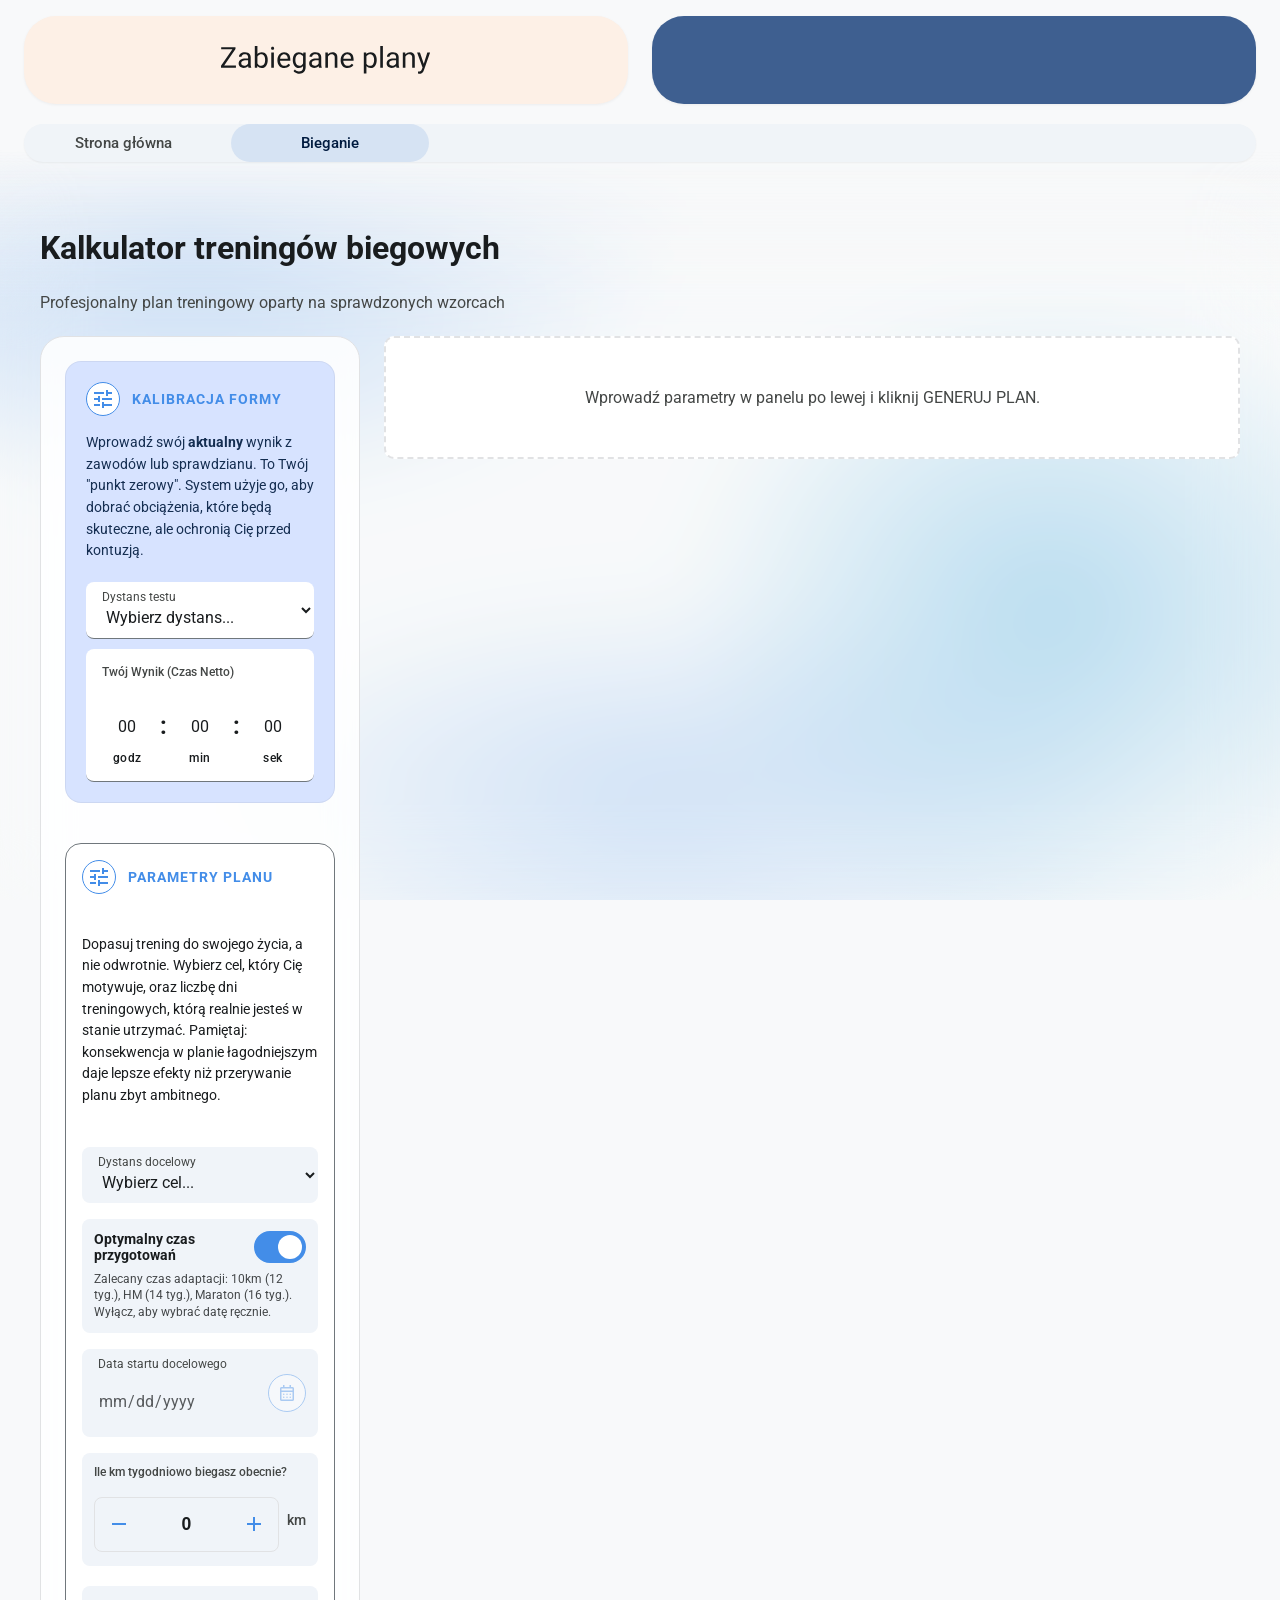
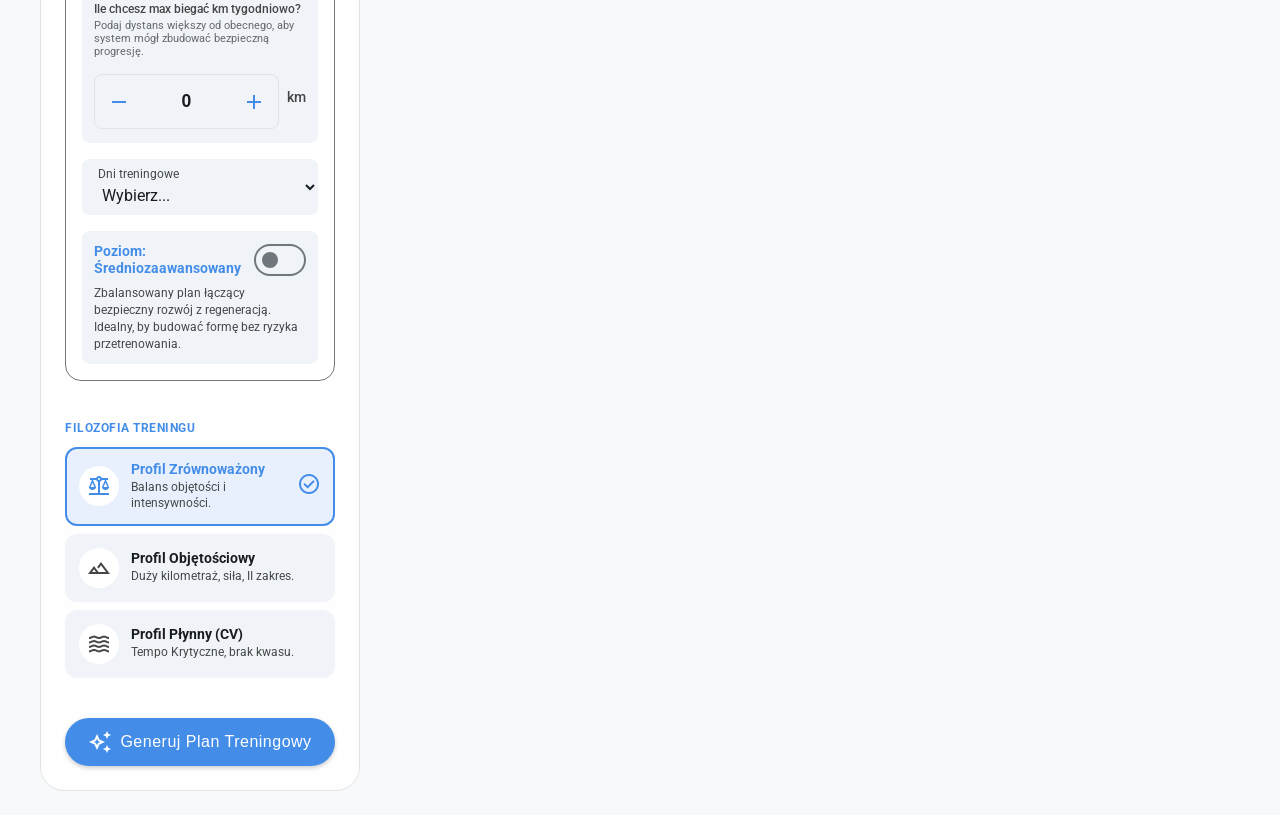
==== bieganie/bieganie.html @ 618a6bd0 "ostatnie poprawki" ====
<!DOCTYPE html>
<html lang="pl">
<head>
    <meta charset="UTF-8">
    <meta name="viewport" content="width=device-width, initial-scale=1.0">
    <title>Trener Biegowy - Zestaw Narzędzi</title>
    
    <link rel="preconnect" href="https://fonts.googleapis.com">
    <link rel="preconnect" href="https://fonts.gstatic.com" crossorigin>
    <link href="https://fonts.googleapis.com/css2?family=Roboto:wght@400;500;700&display=swap" rel="stylesheet">
    <link href="https://fonts.googleapis.com/css2?family=Material+Symbols+Outlined:opsz,wght,FILL,GRAD@24,400,0,0" rel="stylesheet" />
    <link rel="stylesheet" href="style.css">
</head>
<body>

    <div class="bg" aria-hidden="true"></div>
    <div class="glass" aria-hidden="true"></div>

    <header class="m3-top-bar" role="banner">
        <div class="m3-top-row-split">
            <div class="m3-top-half m3-half-left">
                <a href="../index.html" class="m3-brand">
                    <svg class="m3-brand-logo" width="232" height="31" viewBox="0 0 232 31" fill="none" xmlns="http://www.w3.org/2000/svg" role="img" aria-label="Zabiegane plany">
                        <path d="M16.5469 21.5469V24H1.14062V21.5469H16.5469ZM16.0469 3.4375L1.85938 24H0V21.75L14.1719 1.25H16.0469V3.4375ZM14.7656 1.25V3.71875H0.203125V1.25H14.7656ZM30 21.1094V12.4062C30 11.7396 29.8646 11.1615 29.5938 10.6719C29.3333 10.1719 28.9375 9.78646 28.4062 9.51562C27.875 9.24479 27.2188 9.10938 26.4375 9.10938C25.7083 9.10938 25.0677 9.23438 24.5156 9.48438C23.974 9.73438 23.5469 10.0625 23.2344 10.4688C22.9323 10.875 22.7812 11.3125 22.7812 11.7812H19.8906C19.8906 11.1771 20.0469 10.5781 20.3594 9.98438C20.6719 9.39062 21.1198 8.85417 21.7031 8.375C22.2969 7.88542 23.0052 7.5 23.8281 7.21875C24.6615 6.92708 25.5885 6.78125 26.6094 6.78125C27.8385 6.78125 28.9219 6.98958 29.8594 7.40625C30.8073 7.82292 31.5469 8.45312 32.0781 9.29688C32.6198 10.1302 32.8906 11.1771 32.8906 12.4375V20.3125C32.8906 20.875 32.9375 21.474 33.0312 22.1094C33.1354 22.7448 33.2865 23.2917 33.4844 23.75V24H30.4688C30.3229 23.6667 30.2083 23.224 30.125 22.6719C30.0417 22.1094 30 21.5885 30 21.1094ZM30.5 13.75L30.5312 15.7812H27.6094C26.7865 15.7812 26.0521 15.849 25.4062 15.9844C24.7604 16.1094 24.2188 16.3021 23.7812 16.5625C23.3438 16.8229 23.0104 17.151 22.7812 17.5469C22.5521 17.9323 22.4375 18.3854 22.4375 18.9062C22.4375 19.4375 22.5573 19.9219 22.7969 20.3594C23.0365 20.7969 23.3958 21.1458 23.875 21.4062C24.3646 21.6562 24.9635 21.7812 25.6719 21.7812C26.5573 21.7812 27.3385 21.5938 28.0156 21.2188C28.6927 20.8438 29.2292 20.3854 29.625 19.8438C30.0312 19.3021 30.25 18.776 30.2812 18.2656L31.5156 19.6562C31.4427 20.0938 31.2448 20.5781 30.9219 21.1094C30.599 21.6406 30.1667 22.151 29.625 22.6406C29.0938 23.1198 28.4583 23.5208 27.7188 23.8438C26.9896 24.1562 26.1667 24.3125 25.25 24.3125C24.1042 24.3125 23.099 24.0885 22.2344 23.6406C21.3802 23.1927 20.7135 22.5938 20.2344 21.8438C19.7656 21.0833 19.5312 20.2344 19.5312 19.2969C19.5312 18.3906 19.7083 17.5938 20.0625 16.9062C20.4167 16.2083 20.9271 15.6302 21.5938 15.1719C22.2604 14.7031 23.0625 14.349 24 14.1094C24.9375 13.8698 25.9844 13.75 27.1406 13.75H30.5ZM37.4219 0H40.3281V20.7188L40.0781 24H37.4219V0ZM51.75 15.4062V15.7344C51.75 16.9635 51.6042 18.1042 51.3125 19.1562C51.0208 20.1979 50.5938 21.1042 50.0312 21.875C49.4688 22.6458 48.7812 23.2448 47.9688 23.6719C47.1562 24.099 46.224 24.3125 45.1719 24.3125C44.099 24.3125 43.1562 24.1302 42.3438 23.7656C41.5417 23.3906 40.8646 22.8542 40.3125 22.1562C39.7604 21.4583 39.3177 20.6146 38.9844 19.625C38.6615 18.6354 38.4375 17.5208 38.3125 16.2812V14.8438C38.4375 13.5938 38.6615 12.474 38.9844 11.4844C39.3177 10.4948 39.7604 9.65104 40.3125 8.95312C40.8646 8.24479 41.5417 7.70833 42.3438 7.34375C43.1458 6.96875 44.0781 6.78125 45.1406 6.78125C46.2031 6.78125 47.1458 6.98958 47.9688 7.40625C48.7917 7.8125 49.4792 8.39583 50.0312 9.15625C50.5938 9.91667 51.0208 10.8281 51.3125 11.8906C51.6042 12.9427 51.75 14.1146 51.75 15.4062ZM48.8438 15.7344V15.4062C48.8438 14.5625 48.7656 13.7708 48.6094 13.0312C48.4531 12.2812 48.2031 11.625 47.8594 11.0625C47.5156 10.4896 47.0625 10.0417 46.5 9.71875C45.9375 9.38542 45.2448 9.21875 44.4219 9.21875C43.6927 9.21875 43.0573 9.34375 42.5156 9.59375C41.9844 9.84375 41.5312 10.1823 41.1562 10.6094C40.7812 11.026 40.474 11.5052 40.2344 12.0469C40.0052 12.5781 39.8333 13.1302 39.7188 13.7031V17.4688C39.8854 18.1979 40.1562 18.901 40.5312 19.5781C40.9167 20.2448 41.4271 20.7917 42.0625 21.2188C42.7083 21.6458 43.5052 21.8594 44.4531 21.8594C45.2344 21.8594 45.901 21.7031 46.4531 21.3906C47.0156 21.0677 47.4688 20.625 47.8125 20.0625C48.1667 19.5 48.4271 18.849 48.5938 18.1094C48.7604 17.3698 48.8438 16.5781 48.8438 15.7344ZM58.5469 7.09375V24H55.6406V7.09375H58.5469ZM55.4219 2.60938C55.4219 2.14062 55.5625 1.74479 55.8438 1.42188C56.1354 1.09896 56.5625 0.9375 57.125 0.9375C57.6771 0.9375 58.099 1.09896 58.3906 1.42188C58.6927 1.74479 58.8438 2.14062 58.8438 2.60938C58.8438 3.05729 58.6927 3.44271 58.3906 3.76562C58.099 4.07812 57.6771 4.23438 57.125 4.23438C56.5625 4.23438 56.1354 4.07812 55.8438 3.76562C55.5625 3.44271 55.4219 3.05729 55.4219 2.60938ZM70.2031 24.3125C69.026 24.3125 67.9583 24.1146 67 23.7188C66.0521 23.3125 65.2344 22.7448 64.5469 22.0156C63.8698 21.2865 63.349 20.4219 62.9844 19.4219C62.6198 18.4219 62.4375 17.3281 62.4375 16.1406V15.4844C62.4375 14.1094 62.6406 12.8854 63.0469 11.8125C63.4531 10.7292 64.0052 9.8125 64.7031 9.0625C65.401 8.3125 66.1927 7.74479 67.0781 7.35938C67.9635 6.97396 68.8802 6.78125 69.8281 6.78125C71.0365 6.78125 72.0781 6.98958 72.9531 7.40625C73.8385 7.82292 74.5625 8.40625 75.125 9.15625C75.6875 9.89583 76.1042 10.7708 76.375 11.7812C76.6458 12.7812 76.7812 13.875 76.7812 15.0625V16.3594H64.1562V14H73.8906V13.7812C73.849 13.0312 73.6927 12.3021 73.4219 11.5938C73.1615 10.8854 72.7448 10.3021 72.1719 9.84375C71.599 9.38542 70.8177 9.15625 69.8281 9.15625C69.1719 9.15625 68.5677 9.29688 68.0156 9.57812C67.4635 9.84896 66.9896 10.2552 66.5938 10.7969C66.1979 11.3385 65.8906 12 65.6719 12.7812C65.4531 13.5625 65.3438 14.4635 65.3438 15.4844V16.1406C65.3438 16.9427 65.4531 17.6979 65.6719 18.4062C65.901 19.1042 66.2292 19.7188 66.6562 20.25C67.0938 20.7812 67.6198 21.1979 68.2344 21.5C68.8594 21.8021 69.5677 21.9531 70.3594 21.9531C71.3802 21.9531 72.2448 21.7448 72.9531 21.3281C73.6615 20.9115 74.2812 20.3542 74.8125 19.6562L76.5625 21.0469C76.1979 21.599 75.7344 22.125 75.1719 22.625C74.6094 23.125 73.9167 23.5312 73.0938 23.8438C72.2812 24.1562 71.3177 24.3125 70.2031 24.3125ZM91.1094 7.09375H93.7344V23.6406C93.7344 25.1302 93.4323 26.401 92.8281 27.4531C92.224 28.5052 91.3802 29.3021 90.2969 29.8438C89.224 30.3958 87.9844 30.6719 86.5781 30.6719C85.9948 30.6719 85.3073 30.5781 84.5156 30.3906C83.7344 30.2135 82.9635 29.9062 82.2031 29.4688C81.4531 29.0417 80.8229 28.4635 80.3125 27.7344L81.8281 26.0156C82.5365 26.8698 83.276 27.4635 84.0469 27.7969C84.8281 28.1302 85.599 28.2969 86.3594 28.2969C87.276 28.2969 88.0677 28.125 88.7344 27.7812C89.401 27.4375 89.9167 26.9271 90.2812 26.25C90.6562 25.5833 90.8438 24.7604 90.8438 23.7812V10.8125L91.1094 7.09375ZM79.4688 15.7344V15.4062C79.4688 14.1146 79.6198 12.9427 79.9219 11.8906C80.2344 10.8281 80.6771 9.91667 81.25 9.15625C81.8333 8.39583 82.5365 7.8125 83.3594 7.40625C84.1823 6.98958 85.1094 6.78125 86.1406 6.78125C87.2031 6.78125 88.1302 6.96875 88.9219 7.34375C89.724 7.70833 90.401 8.24479 90.9531 8.95312C91.5156 9.65104 91.9583 10.4948 92.2812 11.4844C92.6042 12.474 92.8281 13.5938 92.9531 14.8438V16.2812C92.8385 17.5208 92.6146 18.6354 92.2812 19.625C91.9583 20.6146 91.5156 21.4583 90.9531 22.1562C90.401 22.8542 89.724 23.3906 88.9219 23.7656C88.1198 24.1302 87.1823 24.3125 86.1094 24.3125C85.099 24.3125 84.1823 24.099 83.3594 23.6719C82.5469 23.2448 81.849 22.6458 81.2656 21.875C80.6823 21.1042 80.2344 20.1979 79.9219 19.1562C79.6198 18.1042 79.4688 16.9635 79.4688 15.7344ZM82.3594 15.4062V15.7344C82.3594 16.5781 82.4427 17.3698 82.6094 18.1094C82.7865 18.849 83.0521 19.5 83.4062 20.0625C83.7708 20.625 84.2344 21.0677 84.7969 21.3906C85.3594 21.7031 86.0312 21.8594 86.8125 21.8594C87.7708 21.8594 88.5625 21.6562 89.1875 21.25C89.8125 20.8438 90.3073 20.3073 90.6719 19.6406C91.0469 18.974 91.3385 18.25 91.5469 17.4688V13.7031C91.4323 13.1302 91.2552 12.5781 91.0156 12.0469C90.7865 11.5052 90.4844 11.026 90.1094 10.6094C89.7448 10.1823 89.2917 9.84375 88.75 9.59375C88.2083 9.34375 87.5729 9.21875 86.8438 9.21875C86.0521 9.21875 85.3698 9.38542 84.7969 9.71875C84.2344 10.0417 83.7708 10.4896 83.4062 11.0625C83.0521 11.625 82.7865 12.2812 82.6094 13.0312C82.4427 13.7708 82.3594 14.5625 82.3594 15.4062ZM108.094 21.1094V12.4062C108.094 11.7396 107.958 11.1615 107.688 10.6719C107.427 10.1719 107.031 9.78646 106.5 9.51562C105.969 9.24479 105.312 9.10938 104.531 9.10938C103.802 9.10938 103.161 9.23438 102.609 9.48438C102.068 9.73438 101.641 10.0625 101.328 10.4688C101.026 10.875 100.875 11.3125 100.875 11.7812H97.9844C97.9844 11.1771 98.1406 10.5781 98.4531 9.98438C98.7656 9.39062 99.2135 8.85417 99.7969 8.375C100.391 7.88542 101.099 7.5 101.922 7.21875C102.755 6.92708 103.682 6.78125 104.703 6.78125C105.932 6.78125 107.016 6.98958 107.953 7.40625C108.901 7.82292 109.641 8.45312 110.172 9.29688C110.714 10.1302 110.984 11.1771 110.984 12.4375V20.3125C110.984 20.875 111.031 21.474 111.125 22.1094C111.229 22.7448 111.38 23.2917 111.578 23.75V24H108.562C108.417 23.6667 108.302 23.224 108.219 22.6719C108.135 22.1094 108.094 21.5885 108.094 21.1094ZM108.594 13.75L108.625 15.7812H105.703C104.88 15.7812 104.146 15.849 103.5 15.9844C102.854 16.1094 102.312 16.3021 101.875 16.5625C101.438 16.8229 101.104 17.151 100.875 17.5469C100.646 17.9323 100.531 18.3854 100.531 18.9062C100.531 19.4375 100.651 19.9219 100.891 20.3594C101.13 20.7969 101.49 21.1458 101.969 21.4062C102.458 21.6562 103.057 21.7812 103.766 21.7812C104.651 21.7812 105.432 21.5938 106.109 21.2188C106.786 20.8438 107.323 20.3854 107.719 19.8438C108.125 19.3021 108.344 18.776 108.375 18.2656L109.609 19.6562C109.536 20.0938 109.339 20.5781 109.016 21.1094C108.693 21.6406 108.26 22.151 107.719 22.6406C107.188 23.1198 106.552 23.5208 105.812 23.8438C105.083 24.1562 104.26 24.3125 103.344 24.3125C102.198 24.3125 101.193 24.0885 100.328 23.6406C99.474 23.1927 98.8073 22.5938 98.3281 21.8438C97.8594 21.0833 97.625 20.2344 97.625 19.2969C97.625 18.3906 97.8021 17.5938 98.1562 16.9062C98.5104 16.2083 99.0208 15.6302 99.6875 15.1719C100.354 14.7031 101.156 14.349 102.094 14.1094C103.031 13.8698 104.078 13.75 105.234 13.75H108.594ZM118.422 10.7031V24H115.531V7.09375H118.266L118.422 10.7031ZM117.734 14.9062L116.531 14.8594C116.542 13.7031 116.714 12.6354 117.047 11.6562C117.38 10.6667 117.849 9.80729 118.453 9.07812C119.057 8.34896 119.776 7.78646 120.609 7.39062C121.453 6.98438 122.385 6.78125 123.406 6.78125C124.24 6.78125 124.99 6.89583 125.656 7.125C126.323 7.34375 126.891 7.69792 127.359 8.1875C127.839 8.67708 128.203 9.3125 128.453 10.0938C128.703 10.8646 128.828 11.8073 128.828 12.9219V24H125.922V12.8906C125.922 12.0052 125.792 11.2969 125.531 10.7656C125.271 10.224 124.891 9.83333 124.391 9.59375C123.891 9.34375 123.276 9.21875 122.547 9.21875C121.828 9.21875 121.172 9.36979 120.578 9.67188C119.995 9.97396 119.49 10.3906 119.062 10.9219C118.646 11.4531 118.318 12.0625 118.078 12.75C117.849 13.4271 117.734 14.1458 117.734 14.9062ZM140.234 24.3125C139.057 24.3125 137.99 24.1146 137.031 23.7188C136.083 23.3125 135.266 22.7448 134.578 22.0156C133.901 21.2865 133.38 20.4219 133.016 19.4219C132.651 18.4219 132.469 17.3281 132.469 16.1406V15.4844C132.469 14.1094 132.672 12.8854 133.078 11.8125C133.484 10.7292 134.036 9.8125 134.734 9.0625C135.432 8.3125 136.224 7.74479 137.109 7.35938C137.995 6.97396 138.911 6.78125 139.859 6.78125C141.068 6.78125 142.109 6.98958 142.984 7.40625C143.87 7.82292 144.594 8.40625 145.156 9.15625C145.719 9.89583 146.135 10.7708 146.406 11.7812C146.677 12.7812 146.812 13.875 146.812 15.0625V16.3594H134.188V14H143.922V13.7812C143.88 13.0312 143.724 12.3021 143.453 11.5938C143.193 10.8854 142.776 10.3021 142.203 9.84375C141.63 9.38542 140.849 9.15625 139.859 9.15625C139.203 9.15625 138.599 9.29688 138.047 9.57812C137.495 9.84896 137.021 10.2552 136.625 10.7969C136.229 11.3385 135.922 12 135.703 12.7812C135.484 13.5625 135.375 14.4635 135.375 15.4844V16.1406C135.375 16.9427 135.484 17.6979 135.703 18.4062C135.932 19.1042 136.26 19.7188 136.688 20.25C137.125 20.7812 137.651 21.1979 138.266 21.5C138.891 21.8021 139.599 21.9531 140.391 21.9531C141.411 21.9531 142.276 21.7448 142.984 21.3281C143.693 20.9115 144.312 20.3542 144.844 19.6562L146.594 21.0469C146.229 21.599 145.766 22.125 145.203 22.625C144.641 23.125 143.948 23.5312 143.125 23.8438C142.312 24.1562 141.349 24.3125 140.234 24.3125ZM161.016 10.3438V30.5H158.109V7.09375H160.766L161.016 10.3438ZM172.406 15.4062V15.7344C172.406 16.9635 172.26 18.1042 171.969 19.1562C171.677 20.1979 171.25 21.1042 170.688 21.875C170.135 22.6458 169.453 23.2448 168.641 23.6719C167.828 24.099 166.896 24.3125 165.844 24.3125C164.771 24.3125 163.823 24.1354 163 23.7812C162.177 23.4271 161.479 22.9115 160.906 22.2344C160.333 21.5573 159.875 20.7448 159.531 19.7969C159.198 18.849 158.969 17.7812 158.844 16.5938V14.8438C158.969 13.5938 159.203 12.474 159.547 11.4844C159.891 10.4948 160.344 9.65104 160.906 8.95312C161.479 8.24479 162.172 7.70833 162.984 7.34375C163.797 6.96875 164.734 6.78125 165.797 6.78125C166.859 6.78125 167.802 6.98958 168.625 7.40625C169.448 7.8125 170.141 8.39583 170.703 9.15625C171.266 9.91667 171.688 10.8281 171.969 11.8906C172.26 12.9427 172.406 14.1146 172.406 15.4062ZM169.5 15.7344V15.4062C169.5 14.5625 169.411 13.7708 169.234 13.0312C169.057 12.2812 168.781 11.625 168.406 11.0625C168.042 10.4896 167.573 10.0417 167 9.71875C166.427 9.38542 165.745 9.21875 164.953 9.21875C164.224 9.21875 163.589 9.34375 163.047 9.59375C162.516 9.84375 162.062 10.1823 161.688 10.6094C161.312 11.026 161.005 11.5052 160.766 12.0469C160.536 12.5781 160.365 13.1302 160.25 13.7031V17.75C160.458 18.4792 160.75 19.1667 161.125 19.8125C161.5 20.4479 162 20.9635 162.625 21.3594C163.25 21.7448 164.036 21.9375 164.984 21.9375C165.766 21.9375 166.438 21.776 167 21.4531C167.573 21.1198 168.042 20.6667 168.406 20.0938C168.781 19.5208 169.057 18.8646 169.234 18.125C169.411 17.375 169.5 16.5781 169.5 15.7344ZM179.234 0V24H176.328V0H179.234ZM193.844 21.1094V12.4062C193.844 11.7396 193.708 11.1615 193.438 10.6719C193.177 10.1719 192.781 9.78646 192.25 9.51562C191.719 9.24479 191.062 9.10938 190.281 9.10938C189.552 9.10938 188.911 9.23438 188.359 9.48438C187.818 9.73438 187.391 10.0625 187.078 10.4688C186.776 10.875 186.625 11.3125 186.625 11.7812H183.734C183.734 11.1771 183.891 10.5781 184.203 9.98438C184.516 9.39062 184.964 8.85417 185.547 8.375C186.141 7.88542 186.849 7.5 187.672 7.21875C188.505 6.92708 189.432 6.78125 190.453 6.78125C191.682 6.78125 192.766 6.98958 193.703 7.40625C194.651 7.82292 195.391 8.45312 195.922 9.29688C196.464 10.1302 196.734 11.1771 196.734 12.4375V20.3125C196.734 20.875 196.781 21.474 196.875 22.1094C196.979 22.7448 197.13 23.2917 197.328 23.75V24H194.312C194.167 23.6667 194.052 23.224 193.969 22.6719C193.885 22.1094 193.844 21.5885 193.844 21.1094ZM194.344 13.75L194.375 15.7812H191.453C190.63 15.7812 189.896 15.849 189.25 15.9844C188.604 16.1094 188.062 16.3021 187.625 16.5625C187.188 16.8229 186.854 17.151 186.625 17.5469C186.396 17.9323 186.281 18.3854 186.281 18.9062C186.281 19.4375 186.401 19.9219 186.641 20.3594C186.88 20.7969 187.24 21.1458 187.719 21.4062C188.208 21.6562 188.807 21.7812 189.516 21.7812C190.401 21.7812 191.182 21.5938 191.859 21.2188C192.536 20.8438 193.073 20.3854 193.469 19.8438C193.875 19.3021 194.094 18.776 194.125 18.2656L195.359 19.6562C195.286 20.0938 195.089 20.5781 194.766 21.1094C194.443 21.6406 194.01 22.151 193.469 22.6406C192.938 23.1198 192.302 23.5208 191.562 23.8438C190.833 24.1562 190.01 24.3125 189.094 24.3125C187.948 24.3125 186.943 24.0885 186.078 23.6406C185.224 23.1927 184.557 22.5938 184.078 21.8438C183.609 21.0833 183.375 20.2344 183.375 19.2969C183.375 18.3906 183.552 17.5938 183.906 16.9062C184.26 16.2083 184.771 15.6302 185.438 15.1719C186.104 14.7031 186.906 14.349 187.844 14.1094C188.781 13.8698 189.828 13.75 190.984 13.75H194.344ZM204.172 10.7031V24H201.281V7.09375H204.016L204.172 10.7031ZM203.484 14.9062L202.281 14.8594C202.292 13.7031 202.464 12.6354 202.797 11.6562C203.13 10.6667 203.599 9.80729 204.203 9.07812C204.807 8.34896 205.526 7.78646 206.359 7.39062C207.203 6.98438 208.135 6.78125 209.156 6.78125C209.99 6.78125 210.74 6.89583 211.406 7.125C212.073 7.34375 212.641 7.69792 213.109 8.1875C213.589 8.67708 213.953 9.3125 214.203 10.0938C214.453 10.8646 214.578 11.8073 214.578 12.9219V24H211.672V12.8906C211.672 12.0052 211.542 11.2969 211.281 10.7656C211.021 10.224 210.641 9.83333 210.141 9.59375C209.641 9.34375 209.026 9.21875 208.297 9.21875C207.578 9.21875 206.922 9.36979 206.328 9.67188C205.745 9.97396 205.24 10.3906 204.812 10.9219C204.396 11.4531 204.068 12.0625 203.828 12.75C203.599 13.4271 203.484 14.1458 203.484 14.9062ZM223.719 22.25L228.422 7.09375H231.516L224.734 26.6094C224.578 27.026 224.37 27.474 224.109 27.9531C223.859 28.4427 223.536 28.9062 223.141 29.3438C222.745 29.7812 222.266 30.1354 221.703 30.4062C221.151 30.6875 220.49 30.8281 219.719 30.8281C219.49 30.8281 219.198 30.7969 218.844 30.7344C218.49 30.6719 218.24 30.6198 218.094 30.5781L218.078 28.2344C218.161 28.2448 218.292 28.2552 218.469 28.2656C218.656 28.2865 218.786 28.2969 218.859 28.2969C219.516 28.2969 220.073 28.2083 220.531 28.0312C220.99 27.8646 221.375 27.5781 221.688 27.1719C222.01 26.776 222.286 26.2292 222.516 25.5312L223.719 22.25ZM220.266 7.09375L224.656 20.2188L225.406 23.2656L223.328 24.3281L217.109 7.09375H220.266Z" fill="currentColor"/>
                    </svg>
                </a>
            </div>
            <div class="m3-top-half m3-half-right" style="justify-content: flex-end;">
            </div>
        </div>
        <nav class="m3-tab-row" aria-label="Nawigacja narzędziowa">
            <a href="../index.html" class="m3-tab">
                Strona główna
            </a>
            <a href="bieganie.html" class="m3-tab active">
                Bieganie
            </a>
        </nav>
    </header>

    <main class="app-content">

        <section id="view-run-index" class="view-section active">
            <header style="margin-bottom: 24px; border-bottom: none;">
                <div>
                    <h1 style="font-size: 2rem; color: var(--text);">Kalkulator treningów biegowych</h1>
                    <div style="color: var(--muted)">Profesjonalny plan treningowy oparty na sprawdzonych wzorcach</div>
                </div>
            </header>

            <div class="container">
                <div class="grid">

<aside class="sidebar">
    
  <div class="calibration-section">
        <div class="calibration-header">
            <div class="calibration-icon-circle">
                <span class="material-symbols-outlined">tune</span>
            </div>
            KALIBRACJA FORMY
        </div>
        
        <p class="calibration-desc">
            Wprowadź swój <strong>aktualny</strong> wynik z zawodów lub sprawdzianu. 
            To Twój "punkt zerowy". System użyje go, aby dobrać obciążenia, które będą 
            skuteczne, ale ochronią Cię przed kontuzją.
        </p>
        
        <div id="raceTypeGroup" style="display: flex; flex-direction: column; gap: 4px; margin-bottom: 10px;">
            <div class="input-group-m3" style="background: #FFFFFF; border-radius:8px;">
                <label>Dystans testu</label>
                <select id="raceType">
                    <option value="" disabled selected hidden>Wybierz dystans...</option>
                    <option value="k10">10 km</option>
                    <option value="hm">Półmaraton</option>
                    <option value="mar">Maraton</option>
                </select>
            </div>
            <div class="error-msg">Wybierz dystans z zawodów/testu.</div>
        </div>
        
        <div class="input-group-m3 time-input-group" id="raceTimeContainer">
            <label class="input-label">Twój Wynik (Czas Netto)</label>
<div class="time-selector-container">
    <div class="time-select-wrapper">
        <select id="selHours" class="md-select" aria-label="Wybierz godziny"></select>
        <span class="time-unit">godz</span>
    </div>
    
    <div class="time-separator">:</div>

    <div class="time-select-wrapper">
        <select id="selMinutes" class="md-select" aria-label="Wybierz minuty"></select>
        <span class="time-unit">min</span>
    </div>

    <div class="time-separator">:</div>

    <div class="time-select-wrapper">
        <select id="selSeconds" class="md-select" aria-label="Wybierz sekundy"></select>
        <span class="time-unit">sek</span>
    </div>
</div>

<input type="hidden" id="raceTime" value="00:50:00">
         
<div id="runIndexWarning" class="logic-guard-msg">
    <span class="material-symbols-outlined logic-guard-icon">warning</span>
    <span id="runIndexWarningText"></span>
</div>

</div>
               <div class="error-msg" id="timeErrorMsg">Wprowadź swój dokładny czas.</div>
         </div>

   <div class="params-card">
        
        <div class="calibration-header">
            <div class="calibration-icon-circle">
                <span class="material-symbols-outlined">tune</span>
            </div>
            PARAMETRY PLANU
        </div>

        <p class="section-description">
            Dopasuj trening do swojego życia, a nie odwrotnie. Wybierz cel, który Cię motywuje, oraz liczbę dni treningowych, którą realnie jesteś w stanie utrzymać. Pamiętaj: konsekwencja w planie łagodniejszym daje lepsze efekty niż przerywanie planu zbyt ambitnego.
        </p>

      <div id="targetDistGroup" style="display:flex; flex-direction:column;">
            <div class="input-group-m3">
                <label>Dystans docelowy</label>
                <select id="targetDist">
                    <option value="" disabled selected hidden>Wybierz cel...</option>
                    <option value="k10">10 km</option>
                    <option value="hm">półmaraton</option>
                    <option value="mar">maraton</option>
                </select>
            </div>
            <div class="error-msg">Wybierz dystans docelowy.</div>
        </div>

        <div class="switch-container" id="autoDateContainer" onclick="toggleAutoDate()" style="margin: 0; padding: 12px; border-radius: 8px; background-color: var(--md-sys-color-surface-container); border: none;">
            <div class="switch-header">
                <div class="mode-title" style="font-size: 0.85rem; color: var(--text);">Optymalny czas przygotowań</div>
                <label class="switch">
                    <input type="checkbox" id="autoDateSwitch" checked>
                    <span class="slider"></span>
                </label>
            </div>
            <div class="mode-desc" style="font-size: 0.75rem; margin-top: 4px; opacity: 0.8;">
                Zalecany czas adaptacji: 10km (12 tyg.), HM (14 tyg.), Maraton (16 tyg.). Wyłącz, aby wybrać datę ręcznie.
            </div>
        </div>

        <div id="raceDateGroup" style="display:flex; flex-direction:column;">
            <div class="input-group-m3">
                <label>Data startu docelowego</label>
                
                <input type="date" id="raceDate" onkeydown="return false">
                
                <div class="date-trigger-btn" onclick="document.getElementById('raceDate').showPicker()">
                    <span class="material-symbols-outlined">calendar_month</span>
                </div>
            </div>
            <div class="error-msg">Wprowadź prawidłową datę startu.</div>
        </div>

        <div id="dateWarning" class="logic-guard-msg">
            <span class="material-symbols-outlined logic-guard-icon">calendar_clock</span>
            <span id="dateWarningText"></span>
        </div>

        <div style="display: flex; flex-direction: column; gap: 20px;">
            <div style="flex:1; display:flex; flex-direction:column;">
                <div class="stepper-group" id="startVolGroup">
                    <label class="stepper-label">Ile km tygodniowo biegasz obecnie?</label>
                    <div class="stepper-control-row">
                        <div class="m3-stepper">
                            <button type="button" class="stepper-btn minus" data-target="startVol" aria-label="Zmniejsz o 5">
                                <span class="material-symbols-outlined">remove</span>
                            </button>
                            <input type="number" id="startVol" class="stepper-input" value="0" min="0" step="5" readonly aria-label="Obecny kilometraż">
                            <button type="button" class="stepper-btn plus" data-target="startVol" aria-label="Zwiększ o 5">
                                <span class="material-symbols-outlined">add</span>
                            </button>
                        </div>
                        <span class="stepper-suffix">km</span>
                    </div>
                </div>
                <div class="error-msg">Podaj realny dystans (>0).</div>
            </div>

            <div style="flex:1; display:flex; flex-direction:column;">
                <div class="stepper-group" id="peakVolGroup">
                    <div class="stepper-label-container">
                        <label class="stepper-label">Ile chcesz max biegać km tygodniowo?</label>
                        <span class="stepper-helper-text" style="font-size: 0.7rem; color: var(--muted); opacity: 0.8; display: block; margin-top: 2px;">Podaj dystans większy od obecnego, aby system mógł zbudować bezpieczną progresję.</span>
                    </div>
                    <div class="stepper-control-row">
                        <div class="m3-stepper">
                            <button type="button" class="stepper-btn minus" data-target="targetVol" aria-label="Zmniejsz o 5">
                                <span class="material-symbols-outlined">remove</span>
                            </button>
                            <input type="number" id="targetVol" class="stepper-input" value="0" min="0" step="5" readonly aria-label="Docelowy max kilometraż tygodniowy">
                            <button type="button" class="stepper-btn plus" data-target="targetVol" aria-label="Zwiększ o 5">
                                <span class="material-symbols-outlined">add</span>
                            </button>
                        </div>
                        <span class="stepper-suffix">km</span>
                    </div>
                </div>
                <div class="error-msg">Szczyt musi być > start.</div>
            </div>
        </div>

        <div id="daysGroup" style="display:flex; flex-direction:column;">
            <div class="input-group-m3">
                <label>Dni treningowe</label>
                <select id="daysPerWeek">
                    <option value="" disabled selected hidden>Wybierz...</option>
                    <option value="2">2 dni w tygodniu</option>
                    <option value="3">3 dni w tygodniu</option>
                    <option value="4">4 dni w tygodniu</option>
                    <option value="5">5 dni w tygodniu</option>
                    <option value="6">6 dni w tygodniu</option>
                </select>
            </div>
            <div class="error-msg">Wybierz liczbę dni treningowych.</div>
        </div>

        <div class="switch-container" id="modeContainer" onclick="toggleAdvancedMode()" style="margin: 0; padding: 12px; border-radius: 8px; background-color: var(--md-sys-color-surface-container); border: none;">
            <div class="switch-header">
                <div id="modeLabel" class="mode-title" style="font-size:0.9rem;">Poziom: Średniozaawansowany</div>
                <label class="switch">
                    <input type="checkbox" id="advancedMode">
                    <span class="slider"></span>
                </label>
            </div>
            <div id="modeDesc" class="mode-desc" style="font-size:0.75rem;">
                Zbalansowany plan łączący bezpieczny rozwój z regeneracją. Idealny, by budować formę bez ryzyka przetrenowania.
            </div>
        </div>
    </div>

    <div id="methodSelectorContainer" style="margin-top: 16px; margin-bottom: 16px;">
        <div class="section-label" style="margin-bottom:12px;">FILOZOFIA TRENINGU</div>

        <div class="method-selector">
            <label class="method-card active" onclick="selectMethod('balanced', this)">
                <input type="radio" name="trainingMethod" value="balanced" checked hidden>
                <div class="method-icon">
                    <span class="material-symbols-outlined">balance</span>
                </div>
                <div class="method-content">
                    <div class="method-title">Profil Zrównoważony</div>
                    <div class="method-desc">Balans objętości i intensywności.</div>
                </div>
                <div class="method-check">
                    <span class="material-symbols-outlined">check_circle</span>
                </div>
            </label>

            <label class="method-card" onclick="selectMethod('volume', this)">
                <input type="radio" name="trainingMethod" value="volume" hidden>
                <div class="method-icon">
                    <span class="material-symbols-outlined">landscape</span>
                </div>
                <div class="method-content">
                    <div class="method-title">Profil Objętościowy</div>
                    <div class="method-desc">Duży kilometraż, siła, II zakres.</div>
                </div>
                <div class="method-check">
                    <span class="material-symbols-outlined">check_circle</span>
                </div>
            </label>

            <label class="method-card" onclick="selectMethod('fluid', this)">
                <input type="radio" name="trainingMethod" value="fluid" hidden>
                <div class="method-icon">
                    <span class="material-symbols-outlined">waves</span>
                </div>
                <div class="method-content">
                    <div class="method-title">Profil Płynny (CV)</div>
                    <div class="method-desc">Tempo Krytyczne, brak kwasu.</div>
                </div>
                <div class="method-check">
                    <span class="material-symbols-outlined">check_circle</span>
                </div>
            </label>
        </div>
    </div>

    <button class="btn-generate" onclick="generateSeasonController()">
        <span class="material-symbols-outlined">auto_awesome</span>
        Generuj Plan Treningowy
    </button>
</aside>

                    <main id="seasonView" class="timeline">
                        <div style="text-align:center; padding:50px; color:var(--muted); border: 2px dashed var(--border); border-radius: 10px; background: white;">
                            Wprowadź parametry w panelu po lewej i kliknij GENERUJ PLAN.
                        </div>
                    </main>
                </div>
            </div>
        </section>

    </main>
    <script src="script.js" defer></script>
    <div id="m3-snackbar" class="m3-snackbar" aria-live="assertive" role="alert"></div>
</body>
</html>
---- bieganie/style.css ----
/* =========================================
           SYSTEM DESIGN: MATERIAL DESIGN 3 (M3)
           ========================================= */
        html {
            overflow-y: scroll;
        }

       :root {
            /* --- NOWY KOLOR GŁÓWNY (M3): #438de8 --- */
            --md-sys-color-primary: #438de8;
            --md-sys-color-on-primary: #FFFFFF;
            --md-sys-color-primary-container: #D7E3FF; /* Jasne tło dla aktywnych elementów */
            --md-sys-color-on-primary-container: #001B3F; /* Ciemny tekst na jasnym tle */
            
            --md-sys-color-background: #F8F9FA; /* Złamana biel tła strony */
            --md-sys-color-on-background: #191C1E;
            
            --md-sys-color-surface: #FFFFFF;
            --md-sys-color-surface-container: #F0F4F9; /* Tło panelu bocznego */
            --md-sys-color-outline: #70777C;
            
            /* --- MOSTEK Z TYM CO JUŻ MASZ --- */
            --bg: var(--md-sys-color-background);
            --card: #FFFFFF;
            --text: var(--md-sys-color-on-background);
            --border: #E1E2E4;
            --muted: #444746;
            
            --primary: var(--md-sys-color-primary);
            --accent: #0288D1;
            
            /* Kolory faz (nieco łagodniejsze) */
            --phase1: #90A4AE; --phase2: #64B5F6; --phase3: #FFD54F; --phase4: #E57373;

            /* Parametry */
            --radius-m: 16px;
            --radius-l: 24px;
        }

        body {
            font-family: 'Roboto', sans-serif;
            /* Tło ujednolicone z maską nawigacji, aby maska stała się niewidzialna */
            background-color: var(--md-sys-color-background);
            color: var(--text);
            margin: 0;
            padding: 0;
            min-height: 100vh;
        }

        /* =========================================
           COMPONENT: MAIN CONTENT AREA
           ========================================= */
        .app-content {
            margin: 0 auto;
            max-width: 1200px;
            padding: 24px 40px;
            transition: margin 0.3s;
        }

.home-main {
            padding-top: 16px;
        }

        /* Ukrywanie/Pokazywanie widoków */
        .view-section {
            display: none; /* Domyślnie ukryte */
            animation: fadeIn 0.3s ease-in-out;
        }
        .view-section.active {
            display: block; /* Pokazane */
        }

        @keyframes fadeIn {
            from { opacity: 0; transform: translateY(10px); }
            to { opacity: 1; transform: translateY(0); }
        }

        /* =========================================
           STYLE POPRAWIJĄCE TWÓJ STARY KOD (Mostek)
           Żeby stary kod ładnie wyglądał w nowym body
           ========================================= */
        
        /* Nadpisujemy .container ze starego kodu, żeby nie był za szeroki w Main */
        .container {
            max-width: 100%; 
            margin: 0;
            padding: 0;
        }
        
        /* Stary Grid layout - dostosowanie */
        .grid {
            display: grid;
            grid-template-columns: 320px 1fr;
            gap: 24px;
        }

        /* --- SIDEBAR CONTAINER (M3 Surface) --- */
        .sidebar {
            background: rgba(255, 255, 255, 0.85);
            -webkit-backdrop-filter: blur(16px);
            backdrop-filter: blur(16px);
            border: 1px solid var(--border);
            border-radius: var(--radius-l); /* Większe zaokrąglenie: 24px */
            padding: 24px;
            display: flex;
            flex-direction: column;
            gap: 24px; /* Równe odstępy między sekcjami */
        }

        /* --- NOWA KARTA KALIBRACJI (Calibration Card) --- */
        .calibration-section {
            background-color: var(--md-sys-color-primary-container); /* Błękitne tło */
            border-radius: var(--radius-m);
            padding: 20px;
            border: 1px solid rgba(0,0,0,0.05);
        }
/* --- NOWA SEKCJA PARAMETRÓW (Porządkuje inputy w blok) --- */
        .params-card {
            background-color: rgba(255, 255, 255, 0.85);
            -webkit-backdrop-filter: blur(16px);
            backdrop-filter: blur(16px);
            border: 1px solid var(--md-sys-color-outline);
            border-radius: var(--radius-m);
            padding: 16px;
            margin-top: 16px; /* Odstęp od kalibracji */
            display: flex;
            flex-direction: column;
            gap: 16px; /* Odstępy między inputami wewnątrz */
        }

        .section-label {
            font-size: 0.75rem;
            font-weight: 700;
            color: var(--md-sys-color-primary);
            letter-spacing: 0.5px;
            text-transform: uppercase;
            margin-bottom: -8px; /* Lekkie przybliżenie do pierwszego inputa */
        }
        
        /* Poprawa wyglądu inputów wewnątrz karty */
        .params-card .input-group-m3 {
            background-color: var(--md-sys-color-surface-container);
            border: none; /* Usuwamy dolną linię, bo mamy tło */
            border-radius: 8px; /* Zaokrąglone rogi inputów */
        }
       
/* Kółko z ikoną w nagłówkach sekcji */
.calibration-icon-circle {
    width: 32px;
    height: 32px;
    background: var(--md-sys-color-surface); /* Białe tło */
    border-radius: 50%; /* Idealne koło */
    display: flex;
    align-items: center;
    justify-content: center;
    color: var(--md-sys-color-primary); /* Niebieski kolor ikony */
    margin-right: 12px;
    
    /* --- NOWOŚĆ: Cienka niebieska obwódka --- */
    border: 1px solid var(--md-sys-color-primary);
    /* ----------------------------------------- */
}

        /* Lekka poprawka nagłówka, żeby tekst był idealnie pośrodku ikony */
        .calibration-header {
            display: flex;
            align-items: center;
            /* gap: 8px; -> Usuwamy gap, bo margines robi robotę w .calibration-icon-circle */
            font-size: 0.85rem;
            font-weight: 700;
            color: var(--md-sys-color-primary);
            letter-spacing: 1px;
            margin-bottom: 16px; /* Nieco więcej oddechu pod większym nagłówkiem */
            text-transform: uppercase;
        }
        .calibration-desc {
            font-size: 0.9rem;
            color: var(--md-sys-color-on-primary-container);
            line-height: 1.5;
            margin: 0 0 20px 0;
            opacity: 0.9;
        }

        .run-index-label {
            font-size: 0.75rem;
            text-transform: uppercase;
            letter-spacing: 1px;
            font-weight: 500;
            opacity: 0.8;
            margin-bottom: 8px;
        }

        

        /* Siatka temp wewnątrz run-index boxa */
        .paces-compact {
            display: grid;
            grid-template-columns: 1fr 1fr;
            gap: 8px 16px;
            margin-top: 16px;
            text-align: left;
            padding-top: 16px;
            border-top: 1px solid rgba(0,0,0,0.1); /* Delikatna linia oddzielająca */
        }
        
        .pace-item {
            font-size: 0.85rem;
            display: flex;
            justify-content: space-between;
        }
        .pace-item span {
            font-weight: 700;
        }

        /* --- INPUTY M3 (Filled Text Field) --- */
        .input-group-m3 {
            position: relative;
            background-color: var(--md-sys-color-surface-container); /* Lekko szare tło #F0F4F9 */
            border-radius: 4px 4px 0 0;
            border-bottom: 1px solid var(--md-sys-color-outline);
            transition: all 0.2s;
        }

        /* Stan aktywny (Focus) */
        .input-group-m3:focus-within {
            background-color: #E8EDF4; /* Nieco ciemniejszy przy focusie */
            border-bottom: 2px solid var(--md-sys-color-primary);
        }

        .input-group-m3 label {
            position: absolute;
            top: 8px;
            left: 16px;
            font-size: 0.75rem;
            color: var(--muted);
            font-weight: 400;
            margin: 0;
            pointer-events: none; /* Kliknięcie w label aktywuje input */
        }

        .input-group-m3 input, 
        .input-group-m3 select {
            width: 100%;
            border: none;
            background: transparent;
            padding: 24px 16px 8px 16px; /* Miejsce na label u góry */
            font-size: 1rem;
            color: var(--text);
            height: 56px;
            font-family: 'Roboto', sans-serif;
            outline: none;
            cursor: pointer;
            box-shadow: none; /* Reset stylów */
            border-radius: 0;
        }
        /* --- M3 Input z Ikoną Wiodącą (Leading Icon) --- */
        
        /* 1. Pozycjonowanie ikony */
        .input-group-m3 .input-icon {
            position: absolute;
            left: 12px;
            top: 50%;
            transform: translateY(-50%); /* Idealne centrowanie w pionie */
            font-size: 24px;
            color: var(--md-sys-color-outline); /* Ikona w kolorze neutralnym */
            pointer-events: none; /* Kliknięcie w ikonę przenosi focus na input */
            transition: color 0.2s;
        }

        /* Zmiana koloru ikony gdy pole jest aktywne */
        .input-group-m3:focus-within .input-icon {
            color: var(--md-sys-color-primary);
        }

        /* 2. Przesunięcie Etykiety (Label) w prawo, by nie zasłaniała ikony */
        .input-group-m3.with-icon label {
            left: 48px; /* 12px (margin) + 24px (icon) + 12px (gap) */
        }

        /* 3. Przesunięcie Tekstu w prawo */
        .input-group-m3.with-icon input, 
        .input-group-m3.with-icon select {
            padding-left: 48px; /* Miejsce na ikonę */
        }
        /* Usuwamy stare style inputów jeśli gdzieś zostały */
        .control-group { margin: 0; } 

        /* --- PRZYCISK GŁÓWNY (Filled Button) --- */
        .btn-generate {
            background-color: var(--md-sys-color-primary);
            color: var(--md-sys-color-on-primary);
            height: 48px; /* Troszkę niższy niż inputy */
            border-radius: 24px; /* Pill shape */
            border: none;
            font-size: 1rem;
            font-weight: 500;
            letter-spacing: 0.5px;
            cursor: pointer;
            width: 100%;
            display: flex;
            align-items: center;
            justify-content: center;
            gap: 8px;
            box-shadow: 0 2px 4px rgba(0,0,0,0.2);
            transition: box-shadow 0.2s, transform 0.1s;
        }

        .btn-generate:hover {
            box-shadow: 0 4px 8px rgba(0,0,0,0.3);
            background-color: #1565C0; /* Nieco ciemniejszy hover */
        }
        
        .btn-generate:active {
            transform: scale(0.98);
        }
        /* --- PRZYCISK DRUGORZĘDNY (Outlined Button) --- */
        .btn-secondary {
    background-color: transparent;
    color: var(--md-sys-color-primary);
    border: 1px solid var(--md-sys-color-primary);
    height: 48px;
    border-radius: 24px;
    font-size: 1rem;
    font-weight: 500;
    letter-spacing: 0.5px;
    cursor: pointer;
    width: 100%;
    display: flex;
    align-items: center;
    justify-content: center;
    gap: 8px;
    transition: background-color 0.2s;
        }

        .btn-secondary:hover {
    background-color: rgba(67, 141, 232, 0.08); /* Lekkie błękitne tło (Primary z 8% alpha) */
        }


        /* Druk */
        @media print {
            .app-content { padding: 0; }
        }

        /* Mobile Responsive */
        @media (max-width: 900px) {
            .app-content { margin: 0; padding: 16px; }
            .grid { grid-template-columns: 1fr; }
            .sidebar { position: static; padding: 16px; }

            /* --- PRZEBUDOWA KALENDARZA NA AGENDĘ --- */
            .days-grid {
                display: flex;
                flex-direction: column; /* Dni ułożone jeden pod drugim */
            }
            .day-cell {
                min-height: auto;
                border-right: none;
                border-bottom: 1px solid var(--border);
                padding: 16px;
            }
            .day-cell:last-child {
                border-bottom: none;
                border-radius: 0 0 var(--radius-m) var(--radius-m);
            }
            .day-header-row {
                margin-bottom: 8px;
            }
            .workout-pill {
                font-size: 0.95rem; /* Zwiększona czytelność na małych ekranach */
                padding: 12px;
            }

            .pill-title {
                font-size: 0.9rem;
            }

            .workout-steps {
                font-size: 0.9rem;
                padding-left: 18px;
            }

            /* --- NAPRAWA BANERU PODSUMOWANIA --- */
            .plan-summary-inner {
                flex-direction: column; /* Podsumowanie w jednej kolumnie */
                gap: 16px;
            }
            .plan-summary-header {
                padding: 16px;
            }
            .plan-summary-item {
                flex-direction: row; /* Tekst obok wartości, by oszczędzać miejsce w pionie */
                justify-content: space-between;
                align-items: center;
                border-bottom: 1px solid rgba(0,0,0,0.05);
                padding-bottom: 8px;
            }
            .plan-summary-item:last-child {
                border-bottom: none;
                padding-bottom: 0;
            }
        }
      /* --- M3 VOLUME STEPPER --- */
        .stepper-group {
            display: flex;
            flex-direction: column;
            gap: 8px;
            background-color: var(--md-sys-color-surface-container);
            padding: 12px;
            border-radius: 8px;
            border-bottom: 2px solid transparent;
            transition: all 0.2s;
        }
        .stepper-group.error {
            border-bottom-color: #B3261E;
            background-color: #FFF9F9;
        }
        .stepper-label {
            font-size: 0.75rem;
            color: var(--muted);
            line-height: 1.3;
            font-weight: 500;
        }
        .stepper-control {
            display: flex;
            align-items: center;
            justify-content: space-between;
            background: #FFFFFF;
            border-radius: 24px;
            padding: 4px;
            border: 1px solid var(--border);
        }
        /* Read-only stepper: przyciski +/- + input tylko do odczytu z klawiatury */
        .stepper-control-row {
            display: flex;
            align-items: center;
            gap: 8px;
        }
        .m3-stepper {
            display: flex;
            flex: 1;
            align-items: center;
            justify-content: space-between;
            min-width: 0;
            background: #FFFFFF;
            border-radius: 24px;
            padding: 4px;
            border: 1px solid var(--border);
        }
        .m3-stepper .stepper-input {
            flex: 1;
            min-width: 48px;
        }
        .m3-stepper .stepper-input[readonly] {
            cursor: default;
            user-select: none;
        }
        .stepper-btn {
            width: 40px;
            height: 40px;
            border-radius: 50%;
            border: none;
            background: var(--md-sys-color-primary-container);
            color: var(--md-sys-color-on-primary-container);
            display: flex;
            align-items: center;
            justify-content: center;
            cursor: pointer;
            transition: background 0.2s, transform 0.1s;
        }
        .stepper-btn:hover { background: #C4D6FF; }
        .stepper-btn:active { transform: scale(0.95); }
        .stepper-btn:disabled {
            opacity: 0.38;
            cursor: not-allowed;
            pointer-events: none;
        }
        .stepper-input-wrapper {
            display: flex;
            align-items: baseline;
            gap: 4px;
        }
        .stepper-input {
            width: 60px;
            text-align: center;
            font-size: 1.5rem;
            font-weight: 700;
            color: var(--text);
            border: none;
            background: transparent;
            outline: none;
            padding: 0;
            -moz-appearance: textfield; /* Firefox hide arrows */
        }
        .stepper-input::-webkit-outer-spin-button,
        .stepper-input::-webkit-inner-spin-button {
            -webkit-appearance: none; /* Chrome/Safari hide arrows */
            margin: 0;
        }
        .stepper-suffix {
            font-size: 0.9rem;
            color: var(--muted);
            font-weight: 500;
        }

        /* --- M3 OPTIMAL VALUE COLOR --- */
        .stepper-input.optimal-val {
            color: #146c2e !important;
            transition: color 0.3s ease;
        }

        /* Select gdy aktualnie wybrana opcja jest optymalna (Standard M3) */
        select.optimal-val {
            color: #146c2e !important;
            border-radius: 8px !important;
            box-shadow: inset 0 0 0 2px #146c2e !important;
            border: none !important;
            background-color: #f0fdf4 !important;
            transition: color 0.2s, background-color 0.2s, box-shadow 0.2s;
        }

        /* Pojedyncza <option> oznaczona jako optymalna (desktop native dropdown) */
        option.option-optimal {
            background-color: #d1fae5;
            color: #146c2e;
            font-weight: 600;
        }

      /* --- M3 DATE PICKER (BUTTON TRIGGER VERSION) --- */
        
        /* 1. Reset Inputa - ukrywamy systemowy trójkącik/ikonę całkowicie */
        input[type="date"]::-webkit-calendar-picker-indicator {
            display: none !important; 
        }
        
       /* 1. Reset Inputa */
        input[type="date"]::-webkit-calendar-picker-indicator {
            display: none !important; 
        }
        
        input[type="date"] {
            -webkit-appearance: none;
            width: 100%;
            padding-right: 56px !important; 
            background: transparent;
            position: relative;
            z-index: 2;
            
            /* --- NOWOŚĆ: BLOKADA INTERAKCJI BEZPOŚREDNIEJ --- */
            pointer-events: none; /* Mysz "przelatuje" przez input (nie da się kliknąć) */
            caret-color: transparent; /* Ukrywa migający kursor */
        }

        /* Zabezpieczenie wyglądu: Wymuszamy pełny kolor dla pola readonly */
        input[type="date"]:read-only {
            color: var(--text);
            opacity: 1;
        }

        /* 2. Stylizacja naszego przycisku (TRIGGERA) */
        .date-trigger-btn {
            position: absolute;
            right: 12px;
            top: 50%;
            transform: translateY(-50%);
            
            /* Stylizacja "Bliźniak" do nagłówków sekcji */
            width: 36px; 
            height: 36px;
            border-radius: 50%;
            background: var(--md-sys-color-surface);
            border: 1px solid var(--md-sys-color-primary); /* Cienka niebieska obwódka */
            color: var(--md-sys-color-primary);
            
            /* Centrowanie ikony w środku */
            display: flex;
            align-items: center;
            justify-content: center;
            
            cursor: pointer; /* Kursor rączki */
            z-index: 10; /* Musi być na samej górze, żeby kliknięcie weszło */
            transition: all 0.2s cubic-bezier(0.4, 0, 0.2, 1);
        }

        /* Ikona w środku */
        .date-trigger-btn .material-symbols-outlined {
            font-size: 20px; /* Nieco mniejsza, zgrabniejsza */
            pointer-events: none; /* Żeby kliknięcie w ikonę przechodziło na div */
        }

        /* 3. MIKRO-INTERAKCJA (Tylko na przycisku!) */
        .date-trigger-btn:hover {
            background-color: var(--md-sys-color-primary-container); /* Błękitne wypełnienie */
            transform: translateY(-50%) scale(1.1); /* Lekkie powiększenie */
            box-shadow: 0 2px 4px rgba(0,0,0,0.15); /* Cień głębi */
        }
        
        /* Input aktywny nie powinien zmieniać ikony, tylko focus na polu tekstowym */

        /* Kontener samego suwaka */
        .switch {
            position: relative;
            display: inline-block;
            width: 52px;
            height: 32px;
            flex-shrink: 0;
            /* To już masz, ale dla pewności powtarzamy w komplecie */
            pointer-events: none; 
        }

        /* Ukryty checkbox systemowy */
        .switch input { 
            opacity: 0;
            width: 0;
            height: 0;
        }

        /* Tło suwaka (Pasek) */
        .slider {
            position: absolute;
            cursor: pointer;
            top: 0; left: 0; right: 0; bottom: 0;
            background-color: var(--md-sys-color-surface-container); /* Szare tło wyłączone */
            border: 2px solid var(--md-sys-color-outline);
            border-radius: 32px;
            transition: .4s;
        }

        /* Kółeczko (Thumb) */
        .slider:before {
            position: absolute;
            content: "";
            height: 16px;
            width: 16px;
            left: 6px;
            bottom: 6px;
            background-color: var(--md-sys-color-outline);
            border-radius: 50%;
            transition: .4s;
        }

        /* Stan WŁĄCZONY (Checked) - Zmiana kolorów */
        input:checked + .slider {
            background-color: var(--md-sys-color-primary);
            border-color: var(--md-sys-color-primary);
        }

        input:checked + .slider:before {
            transform: translateX(20px);
            background-color: var(--md-sys-color-on-primary); /* Białe kółeczko */
            height: 24px; /* Powiększenie kółeczka w stanie aktywnym (M3 Style) */
            width: 24px;
            left: 2px; /* Korekta pozycji po powiększeniu */
            bottom: 2px;
        }
        /* --- METHOD SELECTOR CARDS (M3) --- */
        .method-selector {
            display: flex;
            flex-direction: column;
            gap: 8px;
        }

        .method-card {
            display: flex;
            align-items: center;
            background-color: var(--md-sys-color-surface-container);
            border: 2px solid transparent; /* Rezerwa na border */
            border-radius: 12px;
            padding: 12px;
            cursor: pointer;
            transition: all 0.2s cubic-bezier(0.4, 0, 0.2, 1);
            position: relative;
            overflow: hidden;
        }

        /* Hover Effect */
        .method-card:hover {
            background-color: #E2E7EB; /* Nieco ciemniejszy szary */
        }

        /* ACTIVE STATE (Selected) */
        .method-card.active {
            background-color: #E8F0FE; /* Bardzo jasny niebieski tła */
            border-color: var(--md-sys-color-primary); /* Niebieski obrys */
        }

        .method-icon {
            display: flex;
            align-items: center;
            justify-content: center;
            width: 40px;
            height: 40px;
            background-color: #FFFFFF;
            border-radius: 50%;
            margin-right: 12px;
            color: var(--muted);
            transition: color 0.2s;
        }

        .method-card.active .method-icon {
            color: var(--md-sys-color-primary);
            background-color: #FFFFFF;
        }

        .method-content {
            flex: 1;
        }

        .method-title {
            font-size: 0.9rem;
            font-weight: 700;
            color: var(--text);
            margin-bottom: 2px;
        }

        .method-card.active .method-title {
            color: var(--md-sys-color-primary);
        }

        .method-desc {
            font-size: 0.75rem;
            color: var(--muted);
            line-height: 1.3;
        }

        /* Checkmark Icon (Hidden by default) */
        .method-check {
            width: 24px;
            color: var(--md-sys-color-primary);
            opacity: 0;
            transform: scale(0.5);
            transition: all 0.2s;
        }

        .method-card.active .method-check {
            opacity: 1;
            transform: scale(1);
        }

        /* --- ERROR STATE (Walidacja Czasu) --- */
        .input-group-m3.error {
            border-bottom: 2px solid #B3261E; /* M3 Error Color */
            background-color: #FFF9F9;
        }
        
        .input-group-m3.error label {
            color: #B3261E;
        }
        
        .input-group-m3.error input {
            color: #B3261E;
        }

        /* Komunikat błędu pod inputem */
        .error-msg {
            display: none; /* Domyślnie ukryty */
            color: #B3261E;
            font-size: 0.75rem;
            margin-top: 4px;
            margin-left: 16px;
            animation: fadeIn 0.2s;
        }
        
        .input-group-m3.error + .error-msg {
            display: block; /* Pokaż gdy input ma klasę error */
        }

/* --- TIME SELECTOR M3 DESIGN --- */
/* Zapewniamy, by głowny kontener traktował zawartość blokowo i równo rozkładał paddingi */
.time-input-group {
    padding: 16px; /* Równe odstępy z każdej strony */
    background: #FFFFFF;
    border-radius: 8px;
    display: flex;
    flex-direction: column;
    justify-content: center; /* Wyrównanie pionowe w razie wymuszonej wysokości */
    min-height: 96px; /* Zapewnia odpowiednią ilość miejsca na label, selecty i błędy */
}

/* Wewnętrzny label - usuwamy pozycjonowanie absolutne, bo to psuło pionową siatkę */
.time-input-group label.input-label {
    position: relative;
    top: auto;
    left: auto;
    font-size: 0.75rem;
    color: var(--muted);
    font-weight: 500;
    margin-bottom: 12px; /* Odstęp od cyfr równy górnemu paddingowi */
}

.time-selector-container {
    display: flex;
    align-items: center; /* 1. KLUCZ: Wyrównuje wszystko (selecty i dwukropki) do wspólnej linii środkowej */
    justify-content: space-between;
    gap: 8px;
    margin: 0; /* Wyzerowany margines */
    padding: 0;
}

.time-select-wrapper {
    display: flex;
    flex-direction: column;
    align-items: center;
    flex: 1;
}

.md-select {
    appearance: none;
    -webkit-appearance: none;
    width: 100%;
    height: 48px; /* Mniejsza wysokość, by nie dominowało nad dwukropkami */
    background-color: var(--md-sys-color-surface);
    color: var(--md-sys-color-on-surface);
    border: 1px solid #79747E; 
    border-radius: 4px; 
    text-align: center;
    font-size: 1.25rem; 
    font-weight: 400;
    font-family: 'Roboto', sans-serif;
    cursor: pointer;
    padding: 0; /* Wyzerowanie paddingów wymusza wyśrodkowanie tekstu przez line-height/align-items wewnątrz kontrolki */
    transition: all 0.2s ease;
}

.md-select:focus {
    border-color: var(--md-sys-color-primary);
    border-width: 2px;
    outline: none;
}

.time-unit {
    font-size: 0.75rem;
    color: var(--md-sys-color-on-surface-variant);
    margin-top: 4px;
    font-weight: 500;
    letter-spacing: 0.5px;
}

.time-separator {
    display: flex;
    align-items: center;
    justify-content: center;
    height: 48px; /* Ta sama wysokość co select */
    font-size: 1.5rem;
    font-weight: 700;
    color: var(--md-sys-color-on-surface-variant); 
    padding: 0;
    margin: 0;
    /* Drobna korekta pionowa dla wizualnego środka czcionki: */
    transform: translateY(-2px); 
}

/* --- HELPER TEXT (Opcja "Osobisty Trener") --- */
.section-description {
    font-size: 0.9rem; /* Rozmiar czytelny, ale mniejszy od nagłówka */
    line-height: 1.5;  /* Oddech między liniami */
    color: var(--md-sys-color-on-surface-variant); /* Ciemnoszary (M3 Standard), nie czarny */
    margin-top: 8px;   /* Odstęp od nagłówka */
    margin-bottom: 24px; /* Odstęp od formularzy poniżej */
    font-weight: 400;
}

/* --- LOGIC GUARD (Walidacja Fizjologiczna - FIX) --- */
.logic-guard-msg {
    display: none !important; /* WAŻNE: Domyślnie musi być ukryty */
    background-color: #FFF9F9;
    border: 1px solid #B3261E;
    border-radius: 8px;
    padding: 12px;
    margin-top: 12px;
    color: #B3261E;
    font-size: 0.85rem;
    line-height: 1.4;
    align-items: flex-start;
    gap: 12px;
    animation: fadeIn 0.3s ease;
}

/* Dopiero dodanie klasy 'active' pokazuje element */
.logic-guard-msg.active {
    display: flex !important;
}

.logic-guard-icon {
    font-size: 20px;
    flex-shrink: 0;
}

    

        /* Tu wklejamy tylko style specyficzne dla kalendarza (pigułki, run-index box) */
        .run-index-calc { background: var(--md-sys-color-on-primary-container); color:white; padding: 15px; border-radius: 12px; margin-bottom: 20px; text-align: center; }
        .run-index-result { font-size: 1.8rem; color: #42A5F5; font-weight: bold; margin: 10px 0; }
        .paces-grid { display: grid; grid-template-columns: 1fr 1fr; gap: 5px; font-size: 0.8rem; text-align: left; }
        .paces-grid div span { color: #81D4FA; font-weight: bold; float: right; }
        
        /* Kalendarz */
        .timeline { padding-left: 0; }
        .phase-block { margin-bottom: 40px; }
        /* --- NAGŁÓWEK FAZY (M3 Typography Style) --- */
        .phase-header {
            /* Reset starych stylów "pigułki" */
            background: transparent; 
            box-shadow: none;
            border-radius: 0;
            display: flex;
            align-items: center;
            
            /* Pozycjonowanie i Odstępy */
            width: 100%;
            box-sizing: border-box;
            margin-top: 48px; /* Duży odstęp od poprzedniej fazy (Visual Breathing Room) */
            margin-bottom: 8px; /* Mały odstęp do opisu poniżej */
            padding: 0 0 0 16px; /* Wcięcie na tekst */

            /* Typografia i Kolor */
            font-family: 'Roboto', sans-serif;
            font-size: 1.5rem; /* Headline Small (24px) */
            font-weight: 700;
            color: var(--md-sys-color-primary); /* Twój niebieski (#438de8) */
            
            /* Akcent Graficzny M3 (Vertical Marker) */
            border-left: 4px solid var(--md-sys-color-primary);
        }
        
        /* Opcjonalnie: Jeśli stare klasy kolorów (phase-I itp.) gdzieś brużdżą, resetujemy je */
        .phase-I, .phase-II, .phase-III, .phase-IV {
            background-color: transparent !important;
            color: var(--md-sys-color-primary) !important;
        }
        /* --- KARTA TYGODNIA (M3 Elevated Card) --- */
        .week-container {
            background: rgba(255, 255, 255, 0.85);
            -webkit-backdrop-filter: blur(16px);
            backdrop-filter: blur(16px);
            border: none;
            border-radius: var(--radius-m); /* 16px */
            margin-bottom: 24px;
            overflow: hidden;

            /* M3 Elevation Level 1 (Spoczynek) */
            box-shadow: 0px 1px 3px 1px rgba(0, 0, 0, 0.15),
                        0px 1px 2px 0px rgba(0, 0, 0, 0.30);

            transition: box-shadow 0.3s cubic-bezier(0.4, 0, 0.2, 1), transform 0.2s;
        }
        
        /* Efekt uniesienia po najechaniu myszką */
        .week-container:hover {
            /* M3 Elevation Level 2 */
            box-shadow: 0px 2px 6px 2px rgba(0, 0, 0, 0.15), 
                        0px 1px 2px 0px rgba(0, 0, 0, 0.30);
            transform: translateY(-2px); /* Delikatny ruch w górę */
        }

        /* Nagłówek Karty - Wyraźny kontrast */
        .week-header {
            background-color: var(--md-sys-color-primary-container); /* Jasny błękit (#D7E3FF) */
            color: var(--md-sys-color-on-primary-container); /* Ciemny granat (#001B3F) */
            padding: 16px 24px; /* Więcej oddechu */
            border-bottom: none;
            display: flex; 
            justify-content: space-between; 
            align-items: center;
        }

        .week-title { 
            font-weight: 700; 
            font-size: 1.1rem;
            letter-spacing: 0.5px;
        }

        .week-meta { 
            font-size: 0.9rem; 
            /* Kolor tekstu dopasowany do tła nagłówka */
            color: var(--md-sys-color-on-primary-container); 
            opacity: 0.8; 
            font-weight: 500;
        }
        /* Utility: treść widoczna wyłącznie dla czytników ekranu (WCAG 2.1) */
        .sr-only {
            position: absolute;
            width: 1px;
            height: 1px;
            padding: 0;
            margin: -1px;
            overflow: hidden;
            clip: rect(0, 0, 0, 0);
            white-space: nowrap;
            border: 0;
        }

        .days-grid { display: grid; grid-template-columns: repeat(7, 1fr); }
        .day-cell { border-right: 1px solid var(--border); padding: 10px; min-height: 120px; display: flex; flex-direction: column; font-size: 0.85rem; position: relative; }
        .day-cell:last-child { border-right: none; background: #FFF8E1; }

        /* Pigułka treningowa — obsługuje zarówno plain text, jak i zagnieżdżone kroki */
        .workout-pill {
            padding: 8px;
            border-radius: 6px;
            font-size: 0.8rem;
            line-height: 1.4;
            flex-grow: 1;
            margin-top: 4px;
            color: #000;
            overflow-wrap: break-word;
            word-break: break-word;
        }

        /* Tytuł pigułki — wyróżniony, gdy obok znajduje się lista kroków */
        .pill-title {
            display: block;
            font-weight: 600;
            font-size: 0.78rem;
            color: var(--md-sys-color-on-primary-container);
            letter-spacing: 0.2px;
        }

        /* Lista kroków treningu — strukturalna alternatywa dla plain text */
        .workout-steps {
            list-style-type: disc;
            padding-left: 20px;
            margin: 8px 0 0 0;
            font-size: 0.85rem;
            line-height: 1.5;
            color: var(--md-sys-color-on-primary-container);
            border-top: 1px solid var(--border);
            padding-top: 6px;
        }

        .workout-steps li {
            padding: 1px 0;
        }

        /* Kolory pigułek dostosowane do jasnego tła */
        .type-rest { color: #9E9E9E; font-style: italic; }
        .type-easy { border-left: 4px solid var(--primary); background: #E3F2FD; }
        .type-long { border-left: 4px solid #FFA000; background: #FFF3E0; }
        .type-quality { border-left: 4px solid #D32F2F; background: #FFEBEE; }
        .recovery-tag { background: #78909C; color: white; padding: 2px 8px; border-radius: 10px; font-size: 0.7rem; margin-left: 10px; }

        /* --- ADAPTIVE LOCK: pola zablokowane dla run_index < 30 --- */
        #startVol:disabled,
        #targetVol:disabled {
            opacity: 0.4;
            cursor: not-allowed;
            background-color: var(--md-sys-color-surface-variant, #f0f0f0);
        }
        .params-adaptive-locked {
            opacity: 0.4;
            pointer-events: none;
            user-select: none;
        }

        /* --- RENDER PLAN: Plan Summary Header (MD3 Primary Container) --- */
        .plan-summary-header { background: var(--md-sys-color-primary-container); border-radius: var(--radius-m); padding: 20px 24px; margin-bottom: 32px; }
        .plan-summary-inner { display: flex; flex-wrap: wrap; gap: 32px; }
        .plan-summary-item { display: flex; flex-direction: column; gap: 2px; }
        .plan-summary-label { font-size: 0.72rem; color: var(--md-sys-color-on-primary-container); opacity: 0.7; text-transform: uppercase; letter-spacing: 0.8px; font-weight: 500; }
        .plan-summary-value { font-size: 1.2rem; font-weight: 700; color: var(--md-sys-color-on-primary-container); }

        /* Opis fizjologiczny pod nagłówkiem fazy */
        .phase-description { font-size: 0.9rem; color: var(--muted); margin: 4px 0 16px 20px; max-width: 600px; line-height: 1.5; }

        /* Wiersz z nazwą dnia i dystansem wewnątrz komórki */
        .day-header-row { display: flex; justify-content: space-between; align-items: center; margin-bottom: 4px; }
        .day-name { font-weight: 700; font-size: 0.72rem; color: var(--muted); letter-spacing: 0.5px; text-transform: uppercase; }
        .day-dist { font-weight: 700; color: var(--md-sys-color-primary); font-size: 0.8rem; }

        /* Tydzień regeneracyjny — szary nagłówek sygnalizuje redukcję bodźca */
        .week-recovery .week-header { background-color: #ECEFF1; color: #37474F; }
        .week-recovery .week-meta { color: #546E7A; }

        /* Okrągły kontener ikony w Karcie Diagnozy — skalowana wersja .calibration-icon-circle */
        /* Płaski, biały kontener ikony — styl "Icon-in-Circle" (MD3 Surface) */
        .expert-icon-circle {
            width: 64px;
            height: 64px;
            border-radius: 50%;
            display: flex;
            align-items: center;
            justify-content: center;
            background: var(--md-sys-color-surface, #FFFFFF);
            margin-bottom: 16px; /* Separacja od nagłówka — dystans na kole, nie na ikonie */
            flex-shrink: 0;
        }
        /* Ikona ostrzegawcza — reset fizyki webfontu dla precyzyjnego centrowania glifu */
        .expert-icon-circle .material-symbols-outlined {
            font-size: 36px;
            color: #B3261E;
            display: block;      /* Eliminuje inline baseline shift */
            line-height: 1;      /* Usuwa dodatkową wysokość linii webfontu */
            margin: 0 !important; /* Nadpisuje ewentualny margin-bottom z poprzedniej wersji */
        }

        /* --- EMPTY STATE: Karta Diagnozy Trenerskiej (MD3 Primary Container) --- */
        .expert-advice-card {
            display: flex;
            flex-direction: column;
            align-items: center;
            text-align: center;
            padding: 40px;
            border-radius: 24px;
            background-color: var(--md-sys-color-primary-container);
            color: var(--md-sys-color-on-primary-container);
            max-width: 640px;
            margin: 48px auto;
            box-shadow: 0px 2px 6px 2px rgba(0,0,0,0.12);
        }
        .expert-advice-card .material-symbols-outlined {
            margin-bottom: 16px;
            opacity: 0.85;
        }
        .expert-advice-card h2 {
            font-size: 1.4rem;
            font-weight: 700;
            margin: 0 0 16px;
            letter-spacing: 0.3px;
        }
        .expert-advice-card p {
            font-size: 1rem;
            line-height: 1.65;
            margin: 0;
            max-width: 520px;
        }

        /* --- DYNAMIC SWITCH COMPONENT (M3) --- */
        .switch-container {
            background-color: var(--md-sys-color-surface-container); /* Lekkie tło wyróżniające sekcję */
            border-radius: 12px;
            padding: 16px;
            margin-top: 16px;
            margin-bottom: 24px;
            cursor: pointer;
            border: 1px solid transparent;
            transition: all 0.2s;
        }

        /* Aktywny border przy hoverze - zachęta do kliknięcia */
        .switch-container:hover {
            border-color: var(--md-sys-color-primary);
        }

        .switch-header {
            display: flex;
            justify-content: space-between;
            align-items: center;
            margin-bottom: 8px;
        }

        .mode-title {
            font-size: 1rem;
            font-weight: 700;
            color: var(--md-sys-color-primary);
            transition: color 0.3s;
        }
        
        /* Gdy tryb zaawansowany jest aktywny, zmień kolor na bardziej intensywny (opcjonalnie) */
        .switch-container.active .mode-title {
            color: #D32F2F; /* Np. czerwień sugerująca trudność, lub zostaw primary */
        }

        .mode-desc {
            font-size: 0.8rem;
            line-height: 1.4;
            color: var(--text);
            opacity: 0.8;
            transition: opacity 0.3s;
        }
        /* --- TUTAJ WKLEJ NOWY KOD --- */
        /* Blokujemy bezpośrednie klikanie w suwak, żeby skrypt kontenera obsłużył całość */
        .switch { pointer-events: none; }


        /* =========================================
           HUB PAGE — Strona Główna Platformy
           Wszystkie zmienne z systemu M3 :root
           ========================================= */

        /* --- TOP APP BAR (M3 Surface / Sticky) --- */
        .site-header {
            background-color: rgba(255, 255, 255, 0.85);
            -webkit-backdrop-filter: blur(12px);
            backdrop-filter: blur(12px);
            border-bottom: 1px solid var(--border);
            padding: 0 40px;
            height: 64px;
            display: flex;
            align-items: center;
            justify-content: space-between;
            position: sticky;
            top: 0;
            z-index: 100;
        }

        .site-header__brand {
            display: flex;
            align-items: center;
            gap: 12px;
            text-decoration: none;
        }

        .site-header__logo {
            width: 36px;
            height: 36px;
            border-radius: 50%;
            background-color: var(--md-sys-color-primary);
            display: flex;
            align-items: center;
            justify-content: center;
            color: var(--md-sys-color-on-primary);
            flex-shrink: 0;
        }

        .site-header__logo .material-symbols-outlined {
            font-size: 20px;
        }

        .site-header__title {
            font-size: 1.1rem;
            font-weight: 700;
            color: var(--text);
            letter-spacing: 0.3px;
        }

        .site-header__subtitle {
            font-size: 0.75rem;
            color: var(--muted);
            font-weight: 400;
        }

        /* =========================================
           COMPONENT: SITE NAVIGATION (Responsive)
           Desktop → horizontal bar + :hover dropdown
           Mobile  → hamburger + side Drawer (right)
           M3 Touch Target: every interactive element ≥ 48×48px
           ========================================= */

        .site-header nav {
            display: flex;
            align-items: center;
        }

        /* ── DESKTOP: horizontal pill menu ── */
        #main-menu {
            display: flex;
            list-style: none;
            margin: 0;
            padding: 0;
            gap: 4px;
            align-items: center;
        }

        .nav-item--has-dropdown {
            position: relative;
        }

        /* M3 Touch Target: min-height & min-width ≥ 48px */
        .nav-dropdown-trigger {
            display: flex;
            align-items: center;
            gap: 4px;
            background: none;
            border: none;
            cursor: pointer;
            font-family: 'Roboto', sans-serif;
            font-size: 0.95rem;
            font-weight: 500;
            color: var(--text);
            padding: 0 14px;
            border-radius: 24px;
            min-height: 48px;
            min-width: 48px;
            transition: background-color 0.2s;
        }

        .nav-dropdown-trigger:hover,
        .nav-dropdown-trigger:focus-visible {
            background-color: rgba(67, 141, 232, 0.08);
            outline: none;
        }

        .nav-chevron {
            font-size: 18px !important;
            transition: transform 0.25s ease;
        }

        .nav-item--has-dropdown[data-open="true"] .nav-chevron {
            transform: rotate(180deg);
        }

        /* ── DESKTOP: dropdown panel ──
           M3 Surface + Elevation Level 2
           Umbra layer (0.30) + broad penumbra layer (0.15) */
        .nav-dropdown {
            display: none;
            position: absolute;
            top: calc(100% + 8px);
            right: 0;
            background-color: var(--md-sys-color-surface);
            border-radius: var(--radius-m);          /* 16px — M3 Shape token */
            padding: 8px;
            min-width: 240px;
            list-style: none;
            margin: 0;
            box-shadow:
                0px 1px 2px 0px rgba(0, 0, 0, 0.30),
                0px 2px 6px 2px rgba(0, 0, 0, 0.15);  /* M3 Elevation Level 2 */
            z-index: 200;
        }

        /* Desktop: open on :hover OR programmatic [data-open] */
        @media (min-width: 901px) {
            .nav-item--has-dropdown:hover .nav-dropdown,
            .nav-item--has-dropdown[data-open="true"] .nav-dropdown {
                display: block;
            }
        }

        /* Mobile: open only on [data-open] (accordion inside drawer) */
        @media (max-width: 900px) {
            .nav-item--has-dropdown[data-open="true"] .nav-dropdown {
                display: block;
            }
        }

        /* M3 Touch Target: dropdown links min-height ≥ 48px */
        .nav-dropdown a,
        .nav-dropdown__item {
            display: flex;
            align-items: center;
            gap: 10px;
            padding: 0 12px;
            min-height: 48px;
            border-radius: 8px;
            text-decoration: none;
            color: var(--text);
            font-size: 0.9rem;
            font-weight: 400;
            transition: background-color 0.15s;
            cursor: pointer;
            width: 100%;
            box-sizing: border-box;
        }

        .nav-dropdown a:hover {
            background-color: var(--md-sys-color-surface-container);
        }

        .nav-dropdown__item--disabled {
            color: var(--muted);
            cursor: default;
        }

        .nav-badge {
            margin-left: auto;
            font-size: 0.7rem;
            font-weight: 500;
            padding: 2px 8px;
            border-radius: 10px;
            background-color: var(--md-sys-color-primary-container);
            color: var(--md-sys-color-on-primary-container);
            white-space: nowrap;
        }

        /* ── Hamburger — M3 Touch Target 48×48px, hidden on desktop ── */
        #mobile-menu-btn {
            display: none;
            background: none;
            border: none;
            cursor: pointer;
            padding: 0;
            border-radius: 50%;
            color: var(--text);
            transition: background-color 0.2s;
            min-width: 48px;
            min-height: 48px;
            align-items: center;
            justify-content: center;
        }

        #mobile-menu-btn:hover,
        #mobile-menu-btn:focus-visible {
            background-color: rgba(67, 141, 232, 0.08);
            outline: none;
        }

        /* ═══════════════════════════════════════════════
           MOBILE NAV — M3 Navigation Drawer (≤900px)
           Slides in from the RIGHT edge.
           Scrim dims the page content behind it.
           Accordion expands "Kalkulatory" inline.
           ═══════════════════════════════════════════════ */
        @media (max-width: 900px) {
            #mobile-menu-btn {
                display: flex;
            }

            /* Scrim — modal overlay behind the open drawer */
            body.nav-open::before {
                content: '';
                position: fixed;
                inset: 0;
                background-color: rgba(0, 0, 0, 0.32);   /* M3 scrim opacity */
                z-index: 149;
                animation: scrimFadeIn 0.25s ease forwards;
            }

            @keyframes scrimFadeIn {
                from { opacity: 0; }
                to   { opacity: 1; }
            }

            /* Drawer panel — always in DOM, hidden off-screen by default */
            #main-menu {
                display: flex;
                position: fixed;
                top: 0;
                right: 0;
                bottom: 0;
                width: min(280px, 85vw);
                background: var(--md-sys-color-surface);
                border-left: 1px solid var(--border);
                flex-direction: column;
                align-items: stretch;
                padding: 72px 12px 24px;      /* 72px = header height + breathing room */
                gap: 0;
                z-index: 150;
                overflow-y: auto;
                /* M3 Elevation Level 2 for modal drawer */
                box-shadow:
                    0px 1px 2px 0px rgba(0, 0, 0, 0.30),
                    0px 2px 6px 2px rgba(0, 0, 0, 0.15);
                /* M3 motion: emphasized decelerate easing */
                transform: translateX(100%);
                transition: transform 0.35s cubic-bezier(0.05, 0.7, 0.1, 1.0);
                pointer-events: none;
            }

            #main-menu.is-open {
                transform: translateX(0);
                pointer-events: auto;
            }

            /* Drawer trigger — M3 ListItem height (56px) */
            .nav-dropdown-trigger {
                width: 100%;
                border-radius: var(--radius-m);
                padding: 0 16px;
                min-height: 56px;
                justify-content: space-between;
                font-size: 1rem;
            }

            /* Accordion: submenu renders inline, indented */
            .nav-dropdown {
                position: static;
                box-shadow: none;
                border: none;
                background-color: transparent;
                border-radius: 0;
                padding: 0 0 0 16px;
                margin-top: 2px;
            }

            /* Accordion items — M3 touch-friendly sizing */
            .nav-dropdown a,
            .nav-dropdown__item {
                min-height: 52px;
                border-radius: var(--radius-m);
                padding: 0 16px;
                font-size: 0.95rem;
            }
        }

        /* --- HERO SECTION --- */
        .hero-section {
            background: linear-gradient(135deg, var(--md-sys-color-primary-container) 0%, var(--md-sys-color-surface) 65%);
            border-radius: var(--radius-l);
            padding: 56px 48px;
            margin-bottom: 48px;
            display: flex;
            align-items: center;
            gap: 48px;
            overflow: hidden;
            position: relative;
        }

        /* Dekoracyjne kółko w tle */
        .hero-section::after {
            content: "";
            position: absolute;
            right: -40px;
            top: -40px;
            width: 280px;
            height: 280px;
            border-radius: 50%;
            background-color: var(--md-sys-color-primary);
            opacity: 0.06;
            pointer-events: none;
        }

        .hero-text {
            flex: 1;
        }

        .hero-eyebrow {
            font-size: 0.75rem;
            font-weight: 700;
            text-transform: uppercase;
            letter-spacing: 1.5px;
            color: var(--md-sys-color-primary);
            margin-bottom: 12px;
        }

        .hero-text h1 {
            font-size: clamp(1.8rem, 3vw, 2.8rem);
            font-weight: 700;
            color: var(--md-sys-color-on-primary-container);
            line-height: 1.2;
            margin: 0 0 16px;
            letter-spacing: -0.5px;
        }

        .hero-text p {
            font-size: 1.05rem;
            color: var(--muted);
            line-height: 1.65;
            max-width: 520px;
            margin: 0 0 32px;
        }

        .hero-actions {
            display: flex;
            gap: 16px;
            flex-wrap: wrap;
        }

        .hero-actions .btn-generate,
        .hero-actions .btn-secondary {
            width: auto;
            padding: 0 28px;
        }

        /* Okrągła odznaka z ikoną po prawej stronie hero */
        .hero-badge {
            display: flex;
            flex-direction: column;
            align-items: center;
            justify-content: center;
            width: 160px;
            height: 160px;
            border-radius: 50%;
            background-color: var(--md-sys-color-primary);
            color: var(--md-sys-color-on-primary);
            flex-shrink: 0;
            box-shadow: 0 8px 24px rgba(67, 141, 232, 0.35);
            z-index: 1;
        }

        .hero-badge .material-symbols-outlined {
            font-size: 56px;
        }

        .hero-badge span:last-child {
            font-size: 0.8rem;
            font-weight: 500;
            margin-top: 4px;
            letter-spacing: 0.5px;
            opacity: 0.9;
        }

        /* --- HUB SECTION TITLES --- */
        .hub-section-title {
            font-size: 1.25rem;
            font-weight: 700;
            color: var(--text);
            margin: 0 0 8px;
            display: flex;
            align-items: center;
            gap: 10px;
        }

        .hub-section-title .material-symbols-outlined {
            font-size: 22px;
            color: var(--md-sys-color-primary);
        }

        .hub-section-desc {
            font-size: 0.9rem;
            color: var(--muted);
            margin: 0 0 24px;
            line-height: 1.5;
        }

        /* --- TOOLS GRID (M3 Responsive Layout) --- */
        .tools-grid {
            display: grid;
            grid-template-columns: repeat(auto-fit, minmax(300px, 1fr));
            gap: 24px;
            margin-bottom: 48px;
        }

        /* --- TOOL CARD (M3 Elevated Card) --- */
        .tool-card {
            background-color: rgba(255, 255, 255, 0.85);
            -webkit-backdrop-filter: blur(16px);
            backdrop-filter: blur(16px);
            border: 1px solid var(--border);
            border-radius: var(--radius-l);         /* 24px — spójne z .sidebar */
            padding: 24px;
            display: flex;
            flex-direction: column;
            gap: 12px;
            text-decoration: none;
            color: inherit;

            /* M3 Elevation Level 1 (Spoczynek) */
            box-shadow:
                0px 1px 3px 1px rgba(0, 0, 0, 0.15),
                0px 1px 2px 0px rgba(0, 0, 0, 0.30);

            /* Smooth elevation transition — M3 standard easing */
            transition:
                box-shadow 0.2s cubic-bezier(0.2, 0, 0, 1),
                transform  0.2s cubic-bezier(0.2, 0, 0, 1);

            /* GPU compositing hint — avoids paint on hover */
            will-change: transform, box-shadow;
        }

        /* M3 Elevation Level 2 — fizyczne uniesienie karty przy hoverze */
        .tool-card:hover {
            box-shadow:
                0px 1px 2px 0px rgba(0, 0, 0, 0.30),
                0px 2px 6px 2px rgba(0, 0, 0, 0.15);
            transform: translateY(-2px);
        }

        /* Discipline cards: full surface is the call-to-action */
        .tool-card--discipline {
            cursor: pointer;
        }

        /* Nagłówek karty — ikona + odznaka statusu */
        .tool-card__header {
            display: flex;
            align-items: flex-start;
            justify-content: space-between;
            gap: 12px;
        }

        /* Kwadratowa ikona z zaokrąglonymi rogami */
        .tool-card__icon {
            width: 48px;
            height: 48px;
            border-radius: 14px;
            background-color: var(--md-sys-color-primary-container);
            display: flex;
            align-items: center;
            justify-content: center;
            color: var(--md-sys-color-primary);
            flex-shrink: 0;
        }

        .tool-card__icon .material-symbols-outlined {
            font-size: 26px;
        }

        /* Pill statusu (np. "Dostępne", "Wkrótce") */
        .tool-card__badge {
            font-size: 0.65rem;
            font-weight: 700;
            text-transform: uppercase;
            letter-spacing: 0.8px;
            padding: 3px 10px;
            border-radius: 20px;
            background-color: var(--md-sys-color-primary-container);
            color: var(--md-sys-color-primary);
            white-space: nowrap;
        }

        .tool-card__badge--soon {
            background-color: var(--md-sys-color-surface-container);
            color: var(--muted);
        }

        .tool-card__title {
            font-size: 1.05rem;
            font-weight: 700;
            color: var(--text);
            margin: 0;
        }

        .tool-card__desc {
            font-size: 0.875rem;
            color: var(--muted);
            line-height: 1.55;
            margin: 0;
            flex: 1;
        }

        /* Tagi profili treningowych na dole karty */
        .tool-card__profiles {
            display: flex;
            flex-wrap: wrap;
            gap: 6px;
            margin-top: 4px;
        }

        .profile-chip {
            font-size: 0.7rem;
            font-weight: 500;
            padding: 3px 10px;
            border-radius: 20px;
            border: 1px solid var(--border);
            color: var(--muted);
            background-color: var(--md-sys-color-surface-container);
        }

        /* Strzałka CTA na dole karty */
        .tool-card__arrow {
            display: flex;
            align-items: center;
            gap: 6px;
            font-size: 0.85rem;
            font-weight: 500;
            color: var(--md-sys-color-primary);
            margin-top: 8px;
        }

        .tool-card__arrow .material-symbols-outlined {
            font-size: 18px;
            transition: transform 0.2s;
        }

        .tool-card:hover .tool-card__arrow .material-symbols-outlined {
            transform: translateX(4px);
        }

        /* --- CARD DISABLED — nieaktywne / niedostępne karty --- */
        .card-disabled {
            opacity: 0.6;
            pointer-events: none;
            filter: grayscale(0.55) saturate(0.6);
        }

        /* --- STATS STRIP (M3 Primary Container) --- */
        .stats-strip {
            background-color: var(--md-sys-color-primary-container);
            border-radius: var(--radius-m);
            padding: 24px 32px;
            margin-bottom: 48px;
            display: flex;
            gap: 0;
            flex-wrap: wrap;
        }

        .stats-strip__item {
            flex: 1;
            min-width: 140px;
            padding: 0 24px;
            border-right: 1px solid rgba(0, 27, 63, 0.12);
            display: flex;
            flex-direction: column;
            gap: 4px;
        }

        .stats-strip__item:first-child { padding-left: 0; }
        .stats-strip__item:last-child  { border-right: none; }

        .stats-strip__label {
            font-size: 0.7rem;
            font-weight: 700;
            text-transform: uppercase;
            letter-spacing: 1px;
            color: var(--md-sys-color-on-primary-container);
            opacity: 0.65;
        }

        .stats-strip__value {
            font-size: 1.5rem;
            font-weight: 700;
            color: var(--md-sys-color-on-primary-container);
            line-height: 1.1;
        }

        .stats-strip__note {
            font-size: 0.78rem;
            color: var(--md-sys-color-on-primary-container);
            opacity: 0.7;
            font-weight: 400;
        }

        /* --- SITE FOOTER (poza <main>, wyśrodkowany) --- */
        .site-footer {
            border-top: 1px solid var(--border);
            padding: 32px 40px;
            display: flex;
            flex-direction: column;
            align-items: center;
            text-align: center;
            gap: 6px;
        }

        .site-footer p {
            font-size: 0.8rem;
            color: var(--muted);
            margin: 0;
            line-height: 1.5;
        }

        .site-footer strong {
            font-weight: 700;
            color: var(--text);
        }

        /* --- HUB RESPONSIVE --- */
        @media (max-width: 900px) {
            .site-header {
                padding: 0 16px;
            }

            .hero-section {
                flex-direction: column;
                padding: 36px 24px;
                gap: 32px;
                text-align: center;
            }

            .hero-text p {
                max-width: 100%;
            }

            .hero-actions {
                justify-content: center;
            }

            .hero-badge {
                width: 120px;
                height: 120px;
            }

            .hero-badge .material-symbols-outlined {
                font-size: 44px;
            }

            .stats-strip {
                padding: 20px 16px;
                gap: 16px;
            }

            .stats-strip__item {
                padding: 0;
                border-right: none;
                border-bottom: 1px solid rgba(0, 27, 63, 0.12);
                padding-bottom: 12px;
            }

            .stats-strip__item:last-child {
                border-bottom: none;
                padding-bottom: 0;
            }

            .site-footer {
                padding: 24px 16px;
                gap: 6px;
            }
        }

        @media (max-width: 600px) {
            .tools-grid {
                grid-template-columns: 1fr;
            }
        }

        /* --- HERO SHOWCASE (M3 — zakładki + panele) --- */
        /* Szerokość jak zwinięta belka (m3-top-bar.scrolled) */
        .hero-showcase {
            position: relative;
            text-align: center;
            max-width: 1200px;
            width: calc(100% - 48px);
            margin: 16px auto 40px auto;
            padding: 48px 0 56px;
            overflow: hidden;
            box-sizing: border-box;
            background: transparent;
        }

        .hero-showcase-inner {
            position: relative;
            z-index: 2;
            max-width: 640px;
            margin: 0 auto;
        }

        /* Pełna szerokość sekcji (do 1200px): zakładki + panel */
        .hero-showcase-folder {
            width: 100%;
            max-width: 100%;
            box-sizing: border-box;
        }

        .hero-showcase h1 {
            font-size: clamp(2rem, 4vw, 3.2rem);
            font-weight: 700;
            color: var(--text);
            margin: 0 0 12px;
            line-height: 1.15;
            letter-spacing: -0.5px;
        }

        .hero-showcase-lead {
            font-size: 1.05rem;
            color: var(--muted);
            line-height: 1.65;
            margin: 0 0 28px;
        }

        .showcase-tablist {
            display: flex;
            flex-wrap: nowrap;
            justify-content: space-between;
            align-items: flex-end;
            gap: 8px;
            padding: 0;
            width: 100%;
            margin: 0;
            margin-bottom: -1px;
            position: relative;
            z-index: 2;
            background-color: transparent;
            overflow-x: auto;
            scrollbar-width: none;
            -ms-overflow-style: none;
        }

        .showcase-tablist::-webkit-scrollbar {
            display: none;
        }

        .showcase-tablist button {
            font-family: inherit;
            font-size: 0.9375rem;
            font-weight: 500;
            flex: 1;
            box-sizing: border-box;
            min-height: 48px;
            min-width: 48px;
            padding: 10px 20px;
            border: 1px solid transparent;
            border-bottom: none;
            border-radius: 16px 16px 0 0;
            text-align: center;
            justify-content: center;
            cursor: pointer;
            color: var(--muted);
            background-color: var(--md-sys-color-surface-container);
            box-shadow: none;
            transition: background-color 0.3s, color 0.3s, border-color 0.3s;
            display: flex;
            align-items: center;
        }

.showcase-tab-brand {
            display: inline-flex;
            align-items: center;
            gap: 10px;
            opacity: 0.5;
            filter: grayscale(1);
            transition: all 0.3s ease;
        }

.showcase-tab-logo {
            font-size: 22px;
            line-height: 1;
        }

.showcase-tab-label {
            font-weight: 600;
            letter-spacing: 0.2px;
        }

.showcase-tablist button:hover:not([aria-selected="true"]) .showcase-tab-brand {
            opacity: 0.8;
            filter: grayscale(0.5);
        }

        .showcase-tablist button[aria-selected="true"]:hover {
            color: var(--md-sys-color-primary);
            background-color: var(--md-sys-color-surface);
            border-color: var(--border);
            border-bottom: 2px solid var(--md-sys-color-surface);
        }

        .showcase-tablist button:focus-visible {
            outline: 2px solid var(--md-sys-color-primary);
            outline-offset: 2px;
        }

        .showcase-tablist button[aria-selected="true"] {
            position: relative;
            z-index: 3;
            color: var(--md-sys-color-primary);
            background-color: var(--md-sys-color-surface);
            border: 1px solid var(--border);
            border-bottom: 2px solid var(--md-sys-color-surface);
            box-shadow: none;
        }

.showcase-tablist button[aria-selected="true"] .showcase-tab-brand {
            opacity: 1;
            filter: grayscale(0);
        }

        .showcase-panel {
            position: relative;
            z-index: 1;
            display: flex;
            flex-direction: column;
            justify-content: center;
            align-items: center;
            gap: 20px;
            width: 100%;
            max-width: 100%;
            min-height: 320px;
            box-sizing: border-box;
            padding: 40px;
            background-color: var(--md-sys-color-surface);
            border: 1px solid var(--border);
            border-top: 1px solid var(--border);
            border-radius: 0 0 16px 16px;
            box-shadow: 0 10px 30px rgba(0, 0, 0, 0.05);
        }

.showcase-panel[hidden] {
            display: none !important;
        }

        .showcase-panel-content {
            display: flex;
            flex-direction: column;
            align-items: center;
            gap: 20px;
            width: 100%;
            max-width: 680px;
        }

        .showcase-panel:not([hidden]) .showcase-panel-content {
            animation: fadeSlideUp 0.4s ease-out both;
        }

        @keyframes fadeSlideUp {
            from {
                opacity: 0;
                transform: translateY(10px);
            }
            to {
                opacity: 1;
                transform: translateY(0);
            }
        }

        @media (prefers-reduced-motion: reduce) {
            .showcase-panel:not([hidden]) .showcase-panel-content {
                animation: none;
            }
        }

        .showcase-panel-text {
            font-size: 1rem;
            color: var(--muted);
            line-height: 1.6;
            margin: 0;
            max-width: 36ch;
        }

        .showcase-panel .btn-generate {
            width: auto;
            min-height: 48px;
            padding: 0 32px;
            display: inline-flex;
            align-items: center;
            justify-content: center;
        }

        /* --- DISCIPLINE CARD VARIANT (KROK 4) --- */

        /* Centered layout dla kart dyscyplin — rozszerza bazowy .tool-card */
        .tool-card--discipline {
            align-items: center;
            text-align: center;
            padding: 36px 28px 28px;
            gap: 16px;
        }

        /* Blokuje efekt hover na wyśrodkowanej strzałce (nie ma jej w tym wariancie) */
        .tool-card--discipline .tool-card__arrow {
            justify-content: center;
        }

        /* Większy tytuł dyscypliny */
        .tool-card--discipline .tool-card__title {
            font-size: 1.25rem;
        }

        /* Pełna szerokość .btn-secondary wewnątrz karty dyscypliny */
        .tool-card--discipline .btn-secondary {
            margin-top: auto;
        }

        /* Badge "Wkrótce" na dole karty — wyrównany do reszty treści */
        .tool-card--discipline .tool-card__badge {
            margin-top: auto;
            font-size: 0.75rem;
            padding: 6px 16px;
        }

        /* --- ICON CIRCLE VARIANT --- */

        /* Kółko (50%) zamiast zaokrąglonego kwadratu (14px) */
        .tool-card__icon--circle {
            width: 72px;
            height: 72px;
            border-radius: 50%;
            margin-bottom: 4px;
        }

        .tool-card__icon--circle .material-symbols-outlined {
            font-size: 34px;
        }

        /* --- ICON MUTED VARIANT (niedostępne dyscypliny) ---
           Wyraźnie komunikuje brak dostępności bez dodatkowego tekstu. */
        .tool-card__icon--muted {
            background-color: var(--md-sys-color-surface-container);
            color: var(--muted);
        }

        /* =========================================
           ANIMATED BACKGROUND SYSTEM
           .bg  — warstwa z pływającymi blobami (SVG/gradientami)
           .glass — opcjonalna warstwa frosted-glass nad blobami
           Obie muszą być fixed, poniżej całej treści (z-index: -1)
           i nigdy nie mogą blokować kliknięć (pointer-events: none).
           ========================================= */

        .bg,
        .glass {
            position: fixed;
            top: 0;
            left: 0;
            width: 100vw;
            height: 100vh;
            z-index: -1;
            pointer-events: none;
        }

        /* Warstwa blobów — trzy gradienty radialne tworzą plamy koloru M3 primary.
           Animacja używa transform: translate/scale, bo background-position
           nie może przesuwać pozycji 'at X% Y%' wewnątrz radial-gradient. */
        .bg {
            top: 0;
            background:
                radial-gradient(ellipse 55% 45% at 15% 25%,  rgba(67, 141, 232, 0.45) 0%, transparent 70%),
                radial-gradient(ellipse 45% 55% at 82% 68%,  rgba(2,  136, 209, 0.35) 0%, transparent 65%),
                radial-gradient(ellipse 65% 38% at 52% 88%,  rgba(67, 141, 232, 0.30) 0%, transparent 60%),
                var(--md-sys-color-background);
            -webkit-mask-image: linear-gradient(to bottom, transparent 150px, black 350px);
            mask-image: linear-gradient(to bottom, transparent 150px, black 350px);
        }

        /* Warstwa frosted-glass — delikatna mgiełka bez własnego koloru,
           by nie zasłaniać blobów z warstwy .bg */
        .glass {
            top: 0;
            backdrop-filter: blur(40px);
            -webkit-backdrop-filter: blur(40px);
            background-color: rgba(248, 249, 250, 0.25);
            -webkit-mask-image: linear-gradient(to bottom, transparent 150px, black 350px);
            mask-image: linear-gradient(to bottom, transparent 150px, black 350px);
        }

        /* =========================================
           M3 COLLAPSING TOP APP BAR & TABS
           ========================================= */
        .m3-top-bar {
            position: sticky;
            top: -124px;
            z-index: 1000;
            padding: 16px 24px;
            display: flex;
            flex-direction: column;
            gap: 20px;
            background-color: transparent;
            transition: all 0.3s cubic-bezier(0.4, 0, 0.2, 1);
            width: 100%;
            box-sizing: border-box;
        }

        /* --- Wirtualna tarcza ochronna (Frosted Glass Container) --- */
        .m3-top-bar::before {
            content: '';
            position: absolute;
            top: 0;
            bottom: 16px;
            left: 24px;
            right: 24px;
            border-radius: 0 0 24px 24px;
            background-color: var(--md-sys-color-background);
            z-index: -1;
        }

        /* --- Rząd z Logo - Podzielony na dwie symetryczne części --- */
        .m3-top-row-split {
            display: grid;
            grid-template-columns: 1fr 1fr;
            gap: 24px;
            width: 100%;
            transition: inherit;
        }

        .m3-top-half {
            border-radius: 32px;
            padding: 24px 32px;
            display: flex;
            align-items: center;
            box-shadow: 0 1px 3px rgba(0, 0, 0, 0.05);

            /* NOWE REGUŁY: Stabilizacja fizyki wysokości */
            height: 88px;
            box-sizing: border-box;
        }

        /* Lewa połówka - Lekka, pastelowa (Tertiary Container) */
        .m3-half-left {
            background-color: #FDF0E6;
            justify-content: center; /* Powrót do idealnego centrowania */
        }

        /* Prawa połówka - Wyrazista (Tertiary) */
        .m3-half-right {
            background-color: #3E5F90;
        }

        .m3-brand {
            display: flex;
            align-items: center;
            justify-content: center;
            width: 240px; /* Twarda klatka zapobiegająca drganiom przy ładowaniu fontów */
            gap: 12px;
            text-decoration: none;
            color: var(--text);
        }

        .m3-brand-icon {
            width: 40px;
            height: 40px;
            background-color: var(--md-sys-color-primary-container);
            color: var(--md-sys-color-primary);
            border-radius: 50%;
            display: flex;
            align-items: center;
            justify-content: center;
        }

        /* Wektorowy logotyp - absolutna stabilność */
        .m3-brand-logo {
            display: block;
            height: 28px;
            width: auto;
            color: var(--text);
            flex-shrink: 0;
            user-select: none;
            -webkit-user-select: none;
        }

        /* Rząd z Zakładkami (Tabs) */
        .m3-tab-row {
            display: grid;
            grid-template-columns: repeat(6, 1fr);
            gap: 8px;
            background-color: #F0F4F8;
            border-radius: 24px;
            padding: 0;
            box-shadow: 0px 1px 2px 0px rgba(0, 0, 0, 0.05);
            transition: box-shadow 0.3s cubic-bezier(0.2, 0, 0, 1), background-color 0.2s;
            align-items: stretch;
            align-self: center;
            width: 100%;
            max-width: 100%;
        }

        .m3-tab-row::-webkit-scrollbar {
            display: none;
        }

        /* Pigułki Zakładek */
        .m3-tab {
            padding: 10px 8px;
            border-radius: 20px;
            text-decoration: none;
            color: var(--muted);
            font-weight: 500;
            font-size: 0.95rem;
            transition: background-color 0.2s, color 0.2s;
            white-space: nowrap;
            display: flex;
            align-items: center;
            justify-content: center; /* NOWE: Środkowanie zawartości w wymuszonym rozmiarze */
            gap: 6px;
            overflow: hidden;
        }

        .m3-tab:hover {
            background-color: rgba(67, 141, 232, 0.08);
            color: var(--text);
        }

        .m3-tab.active {
            background-color: #D6E3F3;
            color: var(--md-sys-color-on-primary-container);
        }

        /* --- STAN SCROLLED (Kolaps Paska) --- */
        .m3-top-bar.scrolled {
            background: transparent;
            /* Padding i gap zostają natywne - zero skoków! */
        }

        .m3-top-bar.scrolled::before {
            top: 124px; /* Maska zjeżdża w dół, równoważąc ujemny top kontenera */
            bottom: 16px;
            left: 0;
            right: 0;
            margin: 0 auto;
            width: calc(100% - 48px);
            max-width: 1200px;
            border-radius: 24px;
            border-bottom: none;
        }

        /* Łata maskująca górne rogi pigułki - zapobiega prześwitywaniu tekstu */
        .m3-top-bar.scrolled::after {
            content: '';
            position: absolute;
            top: 124px; /* Dokładny styk z górną krawędzią ekranu */
            left: 0;
            right: 0;
            margin: 0 auto;
            width: calc(100% - 48px);
            max-width: 1200px;
            height: 24px; /* Wysokość idealnie pokrywająca górny promień zaokrąglenia */
            background-color: var(--md-sys-color-background);
            z-index: -2; /* Umiejscowienie za maską ::before i za menu */
        }

        .m3-top-bar.scrolled .m3-tab-row {
            width: 100%; /* calc niepotrzebny, bo rodzic ma padding 24px na bokach */
            max-width: 1200px;
            border-radius: 24px;
            box-shadow: 0px 1px 2px 0px rgba(0, 0, 0, 0.15), 0px 2px 6px 2px rgba(0, 0, 0, 0.10);
        }

        /* =========================================
           COMPONENT: M3 SNACKBAR
           Inverse Surface (#313033 / #F4EFF4) — standard M3 dark-on-light token.
           Animacja: translateY(100px→0) + opacity(0→1) — wślizg od dołu ekranu.
           ========================================= */
        .m3-snackbar {
            position: fixed;
            bottom: 24px;
            left: 50%;
            transform: translateX(-50%) translateY(100px);

            background-color: #313033;   /* M3 Inverse Surface */
            color: #F4EFF4;              /* M3 Inverse On Surface */

            padding: 14px 16px;
            border-radius: 4px;
            font-size: 0.875rem;
            font-family: 'Roboto', sans-serif;

            box-shadow:
                0px 4px 8px 3px rgba(0, 0, 0, 0.15),
                0px 1px 3px 0px rgba(0, 0, 0, 0.30);

            z-index: 9999;
            opacity: 0;
            visibility: hidden;

            transition:
                transform 0.3s cubic-bezier(0.2, 0, 0, 1),
                opacity   0.3s cubic-bezier(0.2, 0, 0, 1),
                visibility 0.3s;

            display: flex;
            align-items: center;
            gap: 12px;
            max-width: 90vw;
            width: max-content;
        }

        .m3-snackbar.show {
            transform: translateX(-50%) translateY(0);
            opacity: 1;
            visibility: visible;
        }

        /* =========================================
           COMPONENT: M3 INPUT STATES — VOLUME
           Trzystopniowy system sygnalizacji wizualnej
           dla inputów startVol / targetVol.
           Tokeny zgodne z Material Design 3 :root.
           ========================================= */

        /* Optymalny zakres — zielony sygnał bezpieczeństwa fizjologicznego */
        input.volume-optimal {
            color: #146c2e !important;                          /* M3 Custom Success */
            border-bottom-color: #146c2e !important;
        }

        /* Zbyt niski lub zbyt wysoki zakres — M3 Error token */
        input.volume-danger {
            color: var(--md-sys-color-error, #B3261E) !important;
            border-bottom-color: var(--md-sys-color-error, #B3261E) !important;
        }

        /* Wartość neutralna / poza sprawdzanym zakresem */
        input.volume-neutral {
            color: var(--md-sys-color-on-surface, #1C1B1F) !important;
        }

/* =========================================
   COMPONENT: M3 STEPPER (Volume Controls)
   ========================================= */
.m3-stepper {
    display: flex;
    align-items: center;
    background: var(--md-sys-color-surface-container);
    border-radius: 8px;
    border: 1px solid var(--border);
    overflow: hidden;
    width: 100%;
    margin-top: 8px;
}

.m3-stepper .stepper-btn {
    background: transparent;
    border: none;
    color: var(--md-sys-color-primary);
    padding: 12px;
    cursor: pointer;
    display: flex;
    align-items: center;
    justify-content: center;
    transition: background 0.2s;
}

.m3-stepper .stepper-btn:hover {
    background: rgba(67, 141, 232, 0.1); /* Primary z przezroczystością */
}

.m3-stepper .stepper-input {
    flex-grow: 1;
    text-align: center;
    border: none !important;
    background: transparent;
    font-size: 1.1rem;
    font-weight: 700;
    padding: 12px 0;
    margin: 0;
    -moz-appearance: textfield; /* Ukrycie natywnych strzałek Firefox */
}

/* Ukrycie natywnych strzałek Chrome/Safari */
.m3-stepper .stepper-input::-webkit-outer-spin-button,
.m3-stepper .stepper-input::-webkit-inner-spin-button {
    -webkit-appearance: none;
    margin: 0;
}

/* NAPRAWA READONLY: Wymuszenie 100% widoczności koloru */
.m3-stepper .stepper-input[readonly] {
    opacity: 1;
    -webkit-text-fill-color: currentcolor; /* Obejście dla iOS */
}
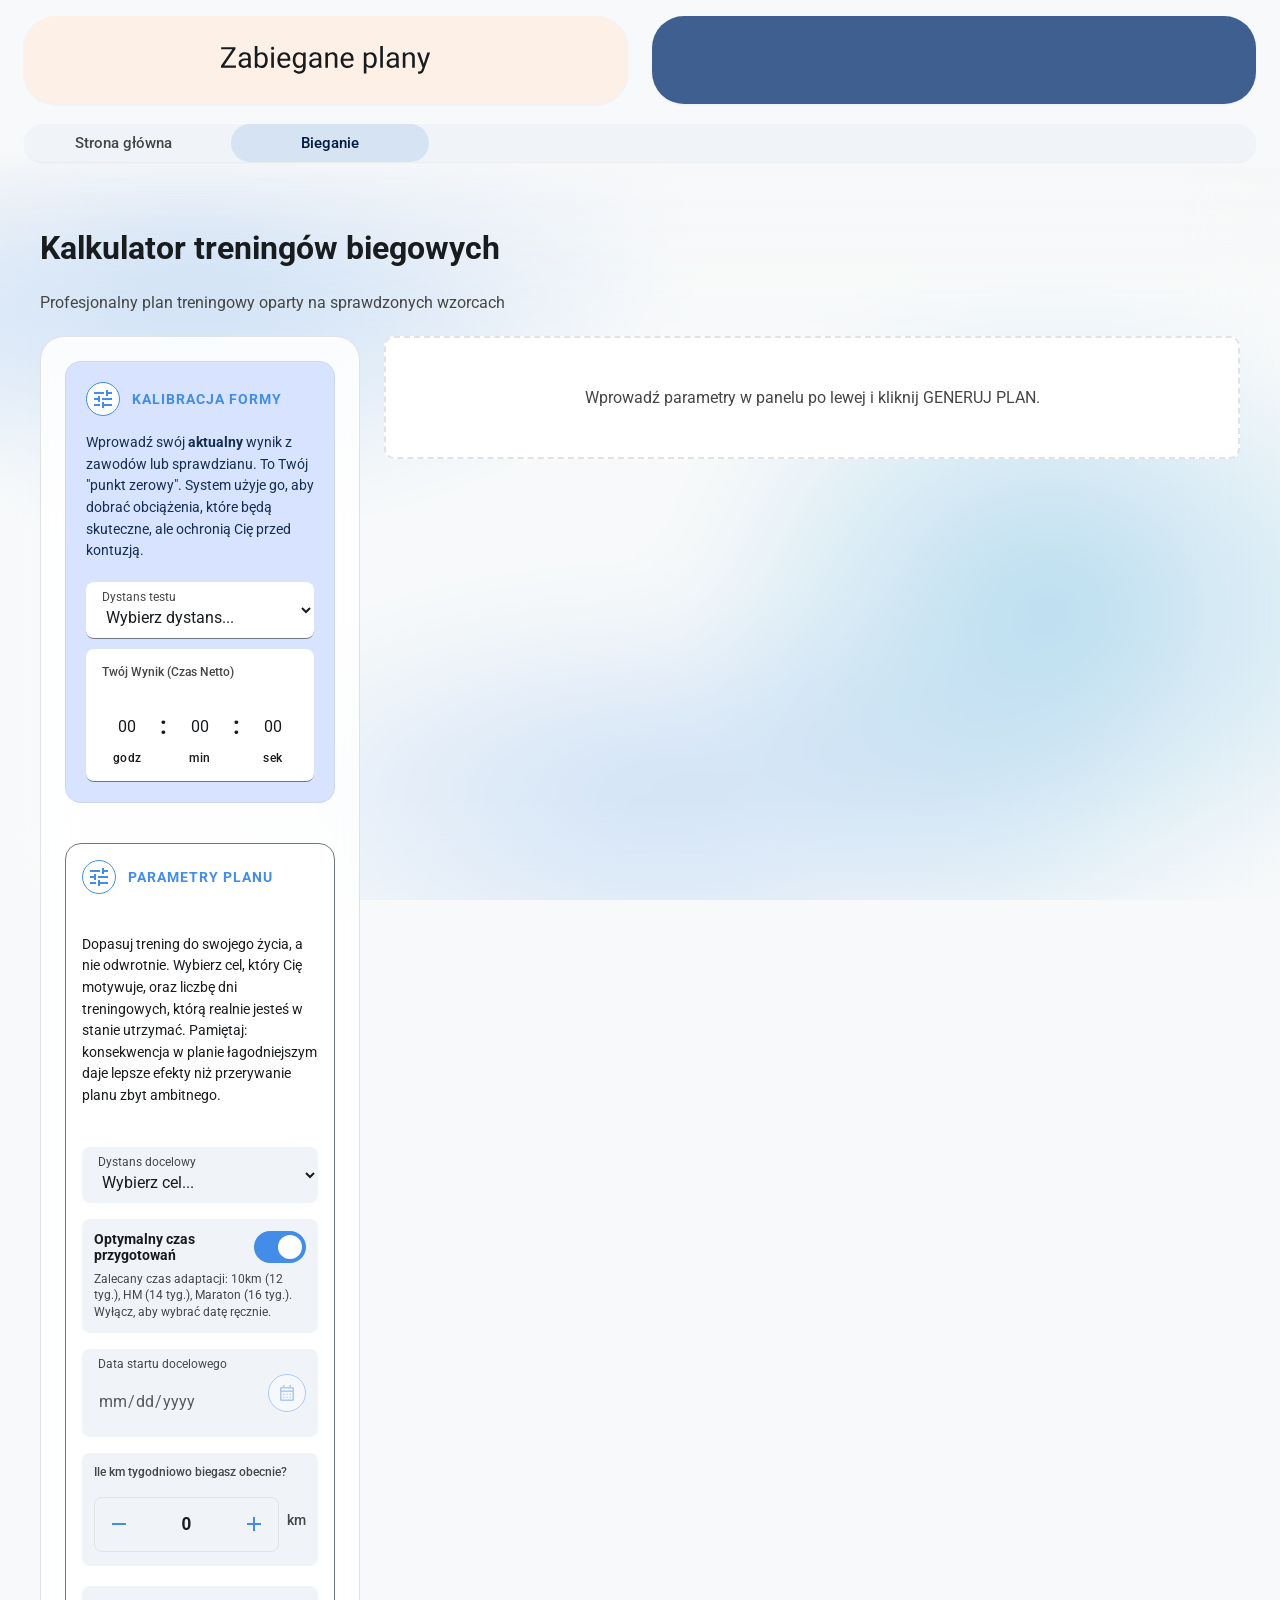
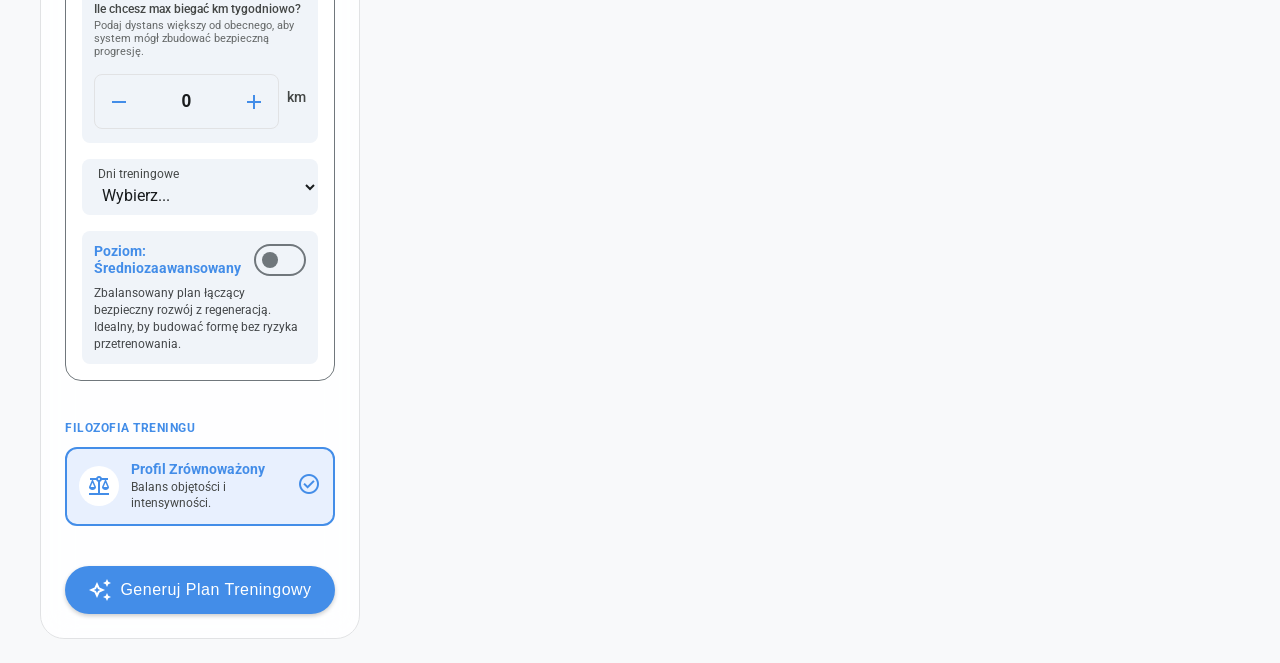
==== commit e8fe80f0: "ukrywanie przycisków" ====
--- a/bieganie/bieganie.html
+++ b/bieganie/bieganie.html
@@ -261,7 +261,7 @@
                 </div>
             </label>
 
-            <label class="method-card" onclick="selectMethod('volume', this)">
+            <label class="method-card" data-method="volume" onclick="selectMethod('volume', this)">
                 <input type="radio" name="trainingMethod" value="volume" hidden>
                 <div class="method-icon">
                     <span class="material-symbols-outlined">landscape</span>
@@ -275,7 +275,7 @@
                 </div>
             </label>
 
-            <label class="method-card" onclick="selectMethod('fluid', this)">
+            <label class="method-card" data-method="fluid" onclick="selectMethod('fluid', this)">
                 <input type="radio" name="trainingMethod" value="fluid" hidden>
                 <div class="method-icon">
                     <span class="material-symbols-outlined">waves</span>
--- a/bieganie/style.css
+++ b/bieganie/style.css
@@ -19,6 +19,13 @@
             --md-sys-color-surface: #FFFFFF;
             --md-sys-color-surface-container: #F0F4F9; /* Tło panelu bocznego */
             --md-sys-color-outline: #70777C;
+            --md-sys-color-tertiary-container: #E8DCCB;
+            --md-sys-color-on-tertiary-container: #3F3428;
+            --md-sys-color-surface-container-high: #DCCDB8;
+            --md-sys-color-outline-variant: #B8A892;
+            --md-sys-color-secondary-container: #CBEBCF;
+            --md-sys-color-on-secondary-container: #10351A;
+            --md-sys-color-secondary-fixed-dim: #ACDDB2;
             
             /* --- MOSTEK Z TYM CO JUŻ MASZ --- */
             --bg: var(--md-sys-color-background);
@@ -736,6 +743,13 @@
         .method-card.active .method-check {
             opacity: 1;
             transform: scale(1);
+        }
+
+        /* --- FEATURE TOGGLE: ukrywa profile treningowe wyłączone flagą w script.js --- */
+        /* Usuń tę regułę lub przełącz flagi ENABLE_VOLUME_PROFILE / ENABLE_FLUID_PROFILE,
+           aby przywrócić profile do UI bez utraty stylów i struktury HTML. */
+        .method-card.is-disabled-feature {
+            display: none !important;
         }
 
         /* --- ERROR STATE (Walidacja Czasu) --- */
@@ -1881,12 +1895,14 @@
             position: relative;
             text-align: center;
             max-width: 1200px;
-            width: calc(100% - 48px);
+            width: calc(100vw - 48px);
             margin: 16px auto 40px auto;
             padding: 48px 0 56px;
             overflow: hidden;
             box-sizing: border-box;
             background: transparent;
+            left: 50%;
+            transform: translateX(-50%);
         }
 
         .hero-showcase-inner {
@@ -1943,33 +1959,36 @@
 
         .showcase-tablist button {
             font-family: inherit;
+            appearance: none;
+            -webkit-appearance: none;
             font-size: 0.9375rem;
             font-weight: 500;
             flex: 1;
             box-sizing: border-box;
-            min-height: 48px;
+            min-height: 96px;
             min-width: 48px;
-            padding: 10px 20px;
+            padding: 24px 20px;
             border: 1px solid transparent;
             border-bottom: none;
             border-radius: 16px 16px 0 0;
             text-align: center;
             justify-content: center;
             cursor: pointer;
-            color: var(--muted);
-            background-color: var(--md-sys-color-surface-container);
+            color: var(--md-sys-color-on-tertiary-container);
+            background-color: var(--md-sys-color-surface-container-high);
             box-shadow: none;
-            transition: background-color 0.3s, color 0.3s, border-color 0.3s;
-            display: flex;
-            align-items: center;
+            transition: background-color 0.25s ease, color 0.25s ease, border-color 0.25s ease;
+            display: flex;
+            align-items: center;
+            outline: none;
+            -webkit-tap-highlight-color: transparent;
         }
 
 .showcase-tab-brand {
             display: inline-flex;
             align-items: center;
             gap: 10px;
-            opacity: 0.5;
-            filter: grayscale(1);
+            opacity: 0.86;
             transition: all 0.3s ease;
         }
 
@@ -1983,27 +2002,39 @@
             letter-spacing: 0.2px;
         }
 
+        #showcase-tab-1 .showcase-tab-label {
+            font-size: 1.2em;
+        }
+
+        #showcase-tab-2 .showcase-tab-label {
+            font-size: 1.2em;
+        }
+
 .showcase-tablist button:hover:not([aria-selected="true"]) .showcase-tab-brand {
-            opacity: 0.8;
-            filter: grayscale(0.5);
+            opacity: 1;
         }
 
         .showcase-tablist button[aria-selected="true"]:hover {
-            color: var(--md-sys-color-primary);
+            color: var(--md-sys-color-on-tertiary-container);
             background-color: var(--md-sys-color-surface);
             border-color: var(--border);
             border-bottom: 2px solid var(--md-sys-color-surface);
         }
 
         .showcase-tablist button:focus-visible {
-            outline: 2px solid var(--md-sys-color-primary);
+            outline: 2px solid var(--md-sys-color-outline-variant);
             outline-offset: 2px;
+        }
+
+        .showcase-tablist button:active {
+            background-color: var(--md-sys-color-tertiary-container);
+            border-color: var(--border);
         }
 
         .showcase-tablist button[aria-selected="true"] {
             position: relative;
             z-index: 3;
-            color: var(--md-sys-color-primary);
+            color: var(--md-sys-color-on-tertiary-container);
             background-color: var(--md-sys-color-surface);
             border: 1px solid var(--border);
             border-bottom: 2px solid var(--md-sys-color-surface);
@@ -2012,7 +2043,43 @@
 
 .showcase-tablist button[aria-selected="true"] .showcase-tab-brand {
             opacity: 1;
-            filter: grayscale(0);
+        }
+
+        /* Beżowe stany zakładek (MD3, premium B2B) */
+        #showcase-tab-1 {
+            color: var(--md-sys-color-on-tertiary-container);
+        }
+
+        #showcase-tab-2 {
+            color: var(--md-sys-color-on-tertiary-container);
+        }
+
+        #showcase-tab-1:hover:not([aria-selected="true"]) {
+            background-color: var(--md-sys-color-tertiary-container);
+            color: var(--md-sys-color-on-tertiary-container);
+        }
+
+        #showcase-tab-2:hover:not([aria-selected="true"]) {
+            background-color: var(--md-sys-color-tertiary-container);
+            color: var(--md-sys-color-on-tertiary-container);
+        }
+
+        #showcase-tab-1[aria-selected="true"] {
+            color: var(--md-sys-color-on-tertiary-container);
+            background-color: var(--md-sys-color-surface);
+        }
+
+        #showcase-tab-2[aria-selected="true"] {
+            color: var(--md-sys-color-on-tertiary-container);
+            background-color: var(--md-sys-color-surface);
+        }
+
+        #showcase-tab-1[aria-selected="true"] .showcase-tab-logo {
+            color: var(--md-sys-color-on-tertiary-container);
+        }
+
+        #showcase-tab-2[aria-selected="true"] .showcase-tab-logo {
+            color: var(--md-sys-color-on-tertiary-container);
         }
 
         .showcase-panel {
@@ -2025,12 +2092,12 @@
             gap: 20px;
             width: 100%;
             max-width: 100%;
-            min-height: 320px;
+            min-height: 460px;
             box-sizing: border-box;
             padding: 40px;
             background-color: var(--md-sys-color-surface);
             border: 1px solid var(--border);
-            border-top: 1px solid var(--border);
+            border-top: 0;
             border-radius: 0 0 16px 16px;
             box-shadow: 0 10px 30px rgba(0, 0, 0, 0.05);
         }
@@ -2041,21 +2108,65 @@
 
         .showcase-panel-content {
             display: flex;
+            flex-direction: row;
+            align-items: center;
+            justify-content: space-between;
+            gap: 40px;
+            width: 100%;
+            max-width: 1000px;
+            min-height: 320px;
+            text-align: left;
+        }
+
+        .showcase-panel-text-block {
+            flex: 1;
+            display: flex;
             flex-direction: column;
-            align-items: center;
-            gap: 20px;
+            gap: 24px;
+            align-items: flex-start;
             width: 100%;
-            max-width: 680px;
-        }
-
-        .showcase-panel:not([hidden]) .showcase-panel-content {
-            animation: fadeSlideUp 0.4s ease-out both;
-        }
-
-        @keyframes fadeSlideUp {
+        }
+
+        .showcase-panel-visual {
+            flex: 0 0 250px;
+            display: flex;
+            justify-content: center;
+            align-items: center;
+            border-radius: 24px;
+            aspect-ratio: 1;
+            position: relative;
+            overflow: hidden;
+            background: linear-gradient(
+                135deg,
+                var(--md-sys-color-surface-container) 0%,
+                color-mix(in srgb, var(--md-sys-color-primary) 8%, transparent) 100%
+            );
+            border: 1px solid rgba(255, 255, 255, 0.7);
+            box-shadow:
+                0 12px 32px color-mix(in srgb, var(--text) 4%, transparent),
+                inset 0 2px 4px rgba(255, 255, 255, 0.4);
+            contain: layout paint;
+        }
+
+        .showcase-quote {
+            font-size: clamp(1.25rem, 2.5vw, 1.65rem);
+            font-weight: 500;
+            font-style: italic;
+            color: var(--text);
+            line-height: 1.45;
+            letter-spacing: -0.01em;
+            margin: 0;
+            position: relative;
+        }
+
+        .showcase-panel:not([hidden]) .showcase-panel-text-block {
+            animation: fadeTextIn 0.2s ease-out both;
+        }
+
+        @keyframes fadeTextIn {
             from {
                 opacity: 0;
-                transform: translateY(10px);
+                transform: translateY(4px);
             }
             to {
                 opacity: 1;
@@ -2064,7 +2175,7 @@
         }
 
         @media (prefers-reduced-motion: reduce) {
-            .showcase-panel:not([hidden]) .showcase-panel-content {
+            .showcase-panel:not([hidden]) .showcase-panel-text-block {
                 animation: none;
             }
         }
@@ -2072,9 +2183,19 @@
         .showcase-panel-text {
             font-size: 1rem;
             color: var(--muted);
-            line-height: 1.6;
+            line-height: 1.65;
             margin: 0;
-            max-width: 36ch;
+            margin-top: 1.25rem;
+            margin-right: auto;
+            box-sizing: border-box;
+            /* Lewa krawędź w linii z początkiem cytatu, prawa — do połowy szerokości kolumny */
+            width: 50%;
+            max-width: 50%;
+            align-self: flex-start;
+            text-align: justify;
+            text-justify: inter-word;
+            hyphens: auto;
+            -webkit-hyphens: auto;
         }
 
         .showcase-panel .btn-generate {
@@ -2084,6 +2205,82 @@
             display: inline-flex;
             align-items: center;
             justify-content: center;
+        }
+
+        .showcase-panel-cta-visual {
+            position: absolute;
+            inset: 0;
+            width: 100%;
+            height: 100%;
+            min-height: 0;
+            min-width: 0;
+            max-width: none;
+            padding: 20px;
+            border-radius: inherit;
+            border: 1px solid color-mix(in srgb, var(--md-sys-color-on-secondary-container) 14%, transparent);
+            background: linear-gradient(
+                145deg,
+                var(--md-sys-color-secondary-container) 0%,
+                var(--md-sys-color-secondary-fixed-dim) 100%
+            );
+            color: color-mix(in srgb, var(--md-sys-color-on-secondary-container) 80%, white);
+            font-size: 1.05rem;
+            font-weight: 600;
+            letter-spacing: 0.2px;
+            line-height: 1.35;
+            text-align: center;
+            text-transform: none;
+            text-decoration: none;
+            box-shadow:
+                0 8px 20px color-mix(in srgb, var(--md-sys-color-on-secondary-container) 10%, transparent),
+                inset 0 1px 0 rgba(255, 255, 255, 0.45);
+            transition: background 0.18s ease, color 0.18s ease, box-shadow 0.2s ease;
+            backface-visibility: hidden;
+            transform: translateZ(0);
+        }
+
+        .showcase-panel-cta-visual:hover {
+            background: linear-gradient(
+                145deg,
+                color-mix(in srgb, var(--md-sys-color-secondary-container) 86%, white) 0%,
+                var(--md-sys-color-secondary-fixed-dim) 100%
+            );
+            color: var(--md-sys-color-on-secondary-container);
+            text-decoration: none;
+        }
+
+        .showcase-panel-cta-visual:focus-visible {
+            outline: 2px solid color-mix(in srgb, var(--md-sys-color-on-secondary-container) 35%, white);
+            outline-offset: 3px;
+        }
+
+        .showcase-panel-cta-visual:active {
+            transform: scale(0.985);
+        }
+
+        @media (max-width: 768px) {
+            .showcase-panel {
+                min-height: 0;
+            }
+
+            .showcase-panel-content {
+                flex-direction: column-reverse;
+                text-align: center;
+                min-height: 0;
+            }
+
+            .showcase-panel-text-block {
+                align-items: center;
+            }
+
+            .showcase-panel-text {
+                width: 100%;
+                max-width: 100%;
+                margin-top: 1rem;
+                margin-right: 0;
+                align-self: stretch;
+                text-align: justify;
+            }
         }
 
         /* --- DISCIPLINE CARD VARIANT (KROK 4) --- */
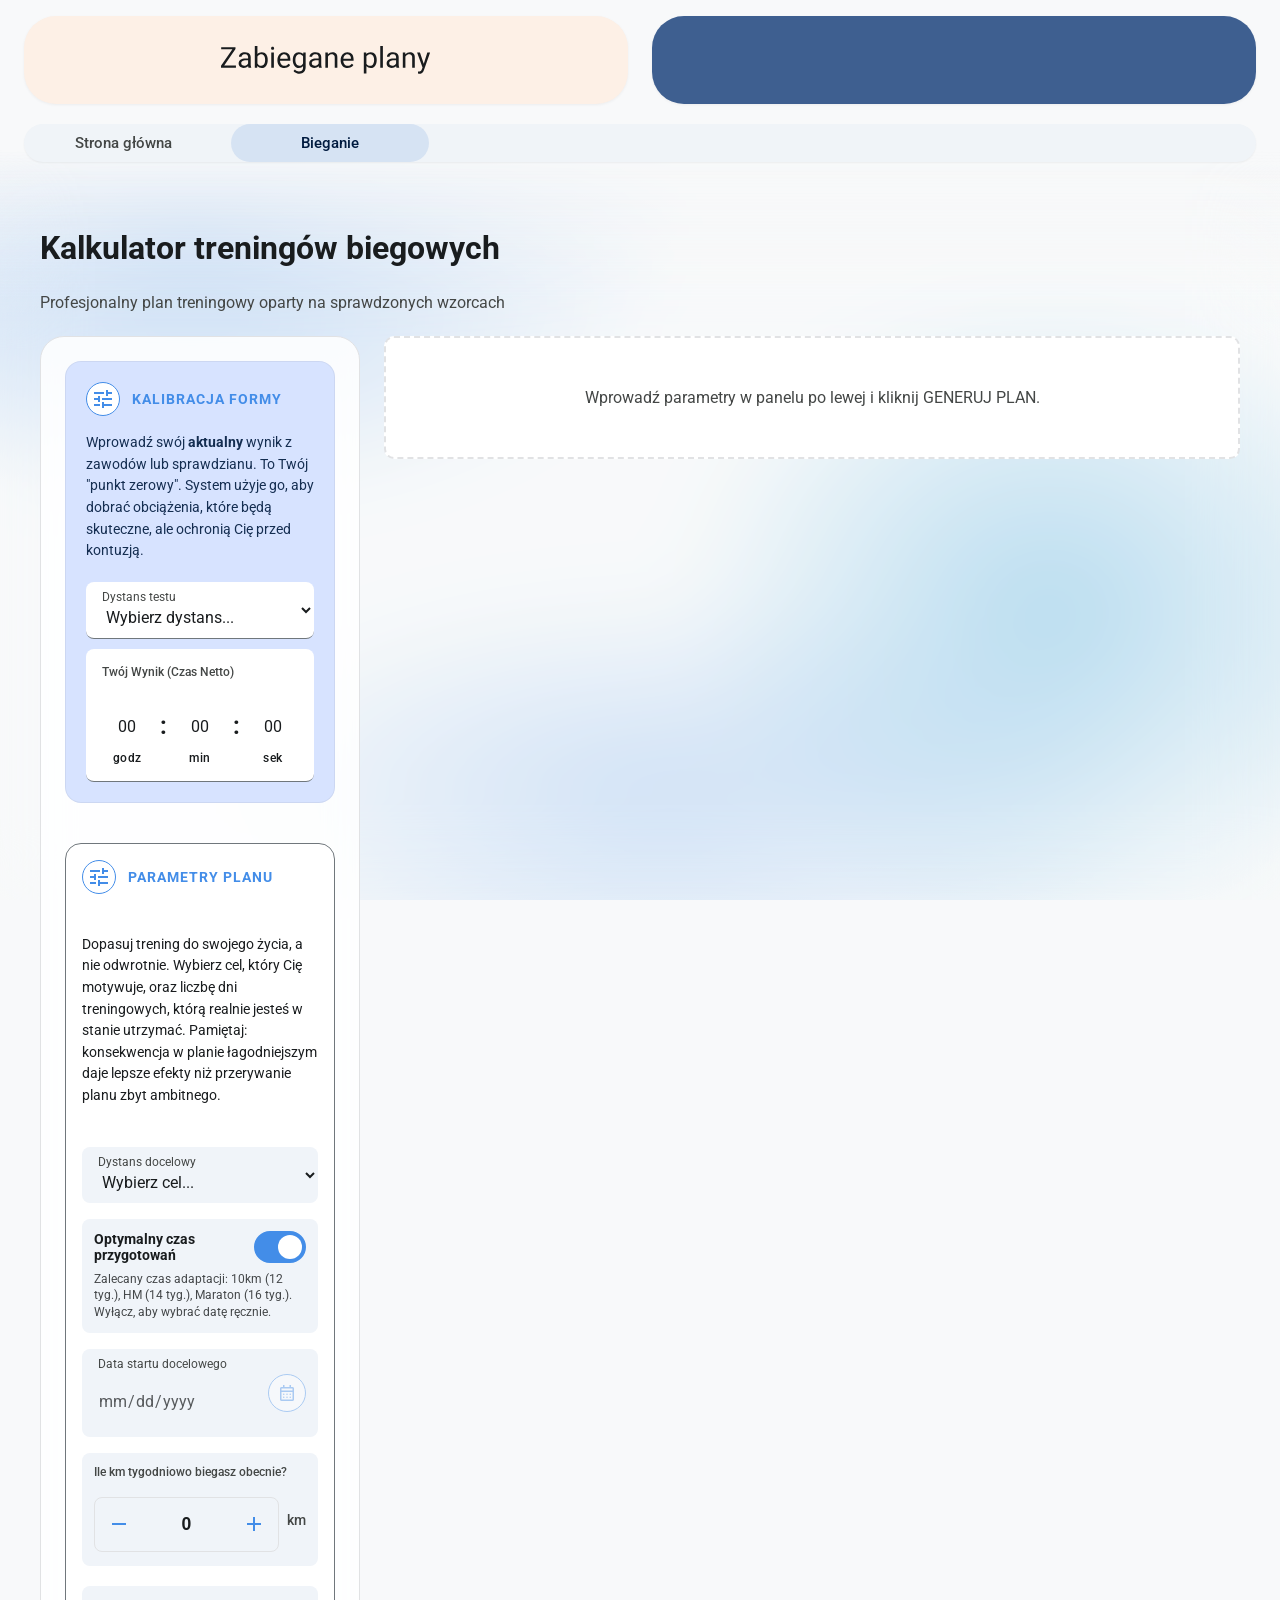
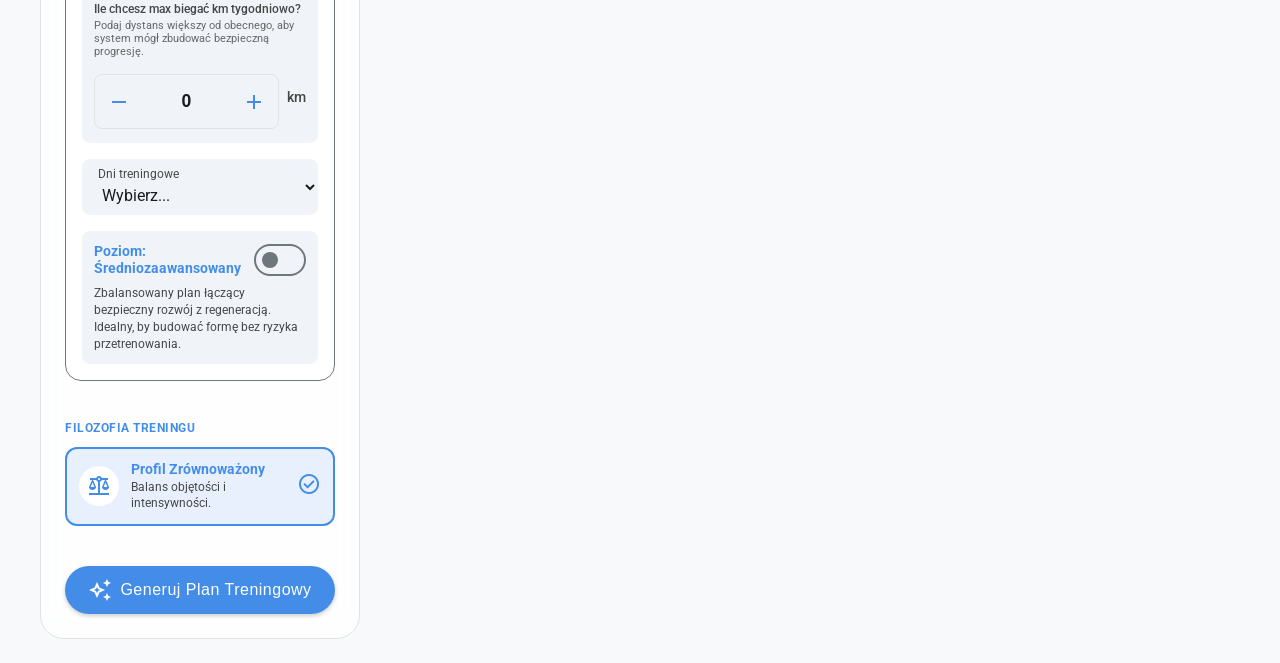
==== commit 2f05d7f7: "usunięty zielony kolor z dni treningowych" ====
--- a/bieganie/bieganie.html
+++ b/bieganie/bieganie.html
@@ -219,7 +219,6 @@
                 <label>Dni treningowe</label>
                 <select id="daysPerWeek">
                     <option value="" disabled selected hidden>Wybierz...</option>
-                    <option value="2">2 dni w tygodniu</option>
                     <option value="3">3 dni w tygodniu</option>
                     <option value="4">4 dni w tygodniu</option>
                     <option value="5">5 dni w tygodniu</option>
--- a/bieganie/style.css
+++ b/bieganie/style.css
@@ -511,29 +511,6 @@
             font-weight: 500;
         }
 
-        /* --- M3 OPTIMAL VALUE COLOR --- */
-        .stepper-input.optimal-val {
-            color: #146c2e !important;
-            transition: color 0.3s ease;
-        }
-
-        /* Select gdy aktualnie wybrana opcja jest optymalna (Standard M3) */
-        select.optimal-val {
-            color: #146c2e !important;
-            border-radius: 8px !important;
-            box-shadow: inset 0 0 0 2px #146c2e !important;
-            border: none !important;
-            background-color: #f0fdf4 !important;
-            transition: color 0.2s, background-color 0.2s, box-shadow 0.2s;
-        }
-
-        /* Pojedyncza <option> oznaczona jako optymalna (desktop native dropdown) */
-        option.option-optimal {
-            background-color: #d1fae5;
-            color: #146c2e;
-            font-weight: 600;
-        }
-
       /* --- M3 DATE PICKER (BUTTON TRIGGER VERSION) --- */
         
         /* 1. Reset Inputa - ukrywamy systemowy trójkącik/ikonę całkowicie */
